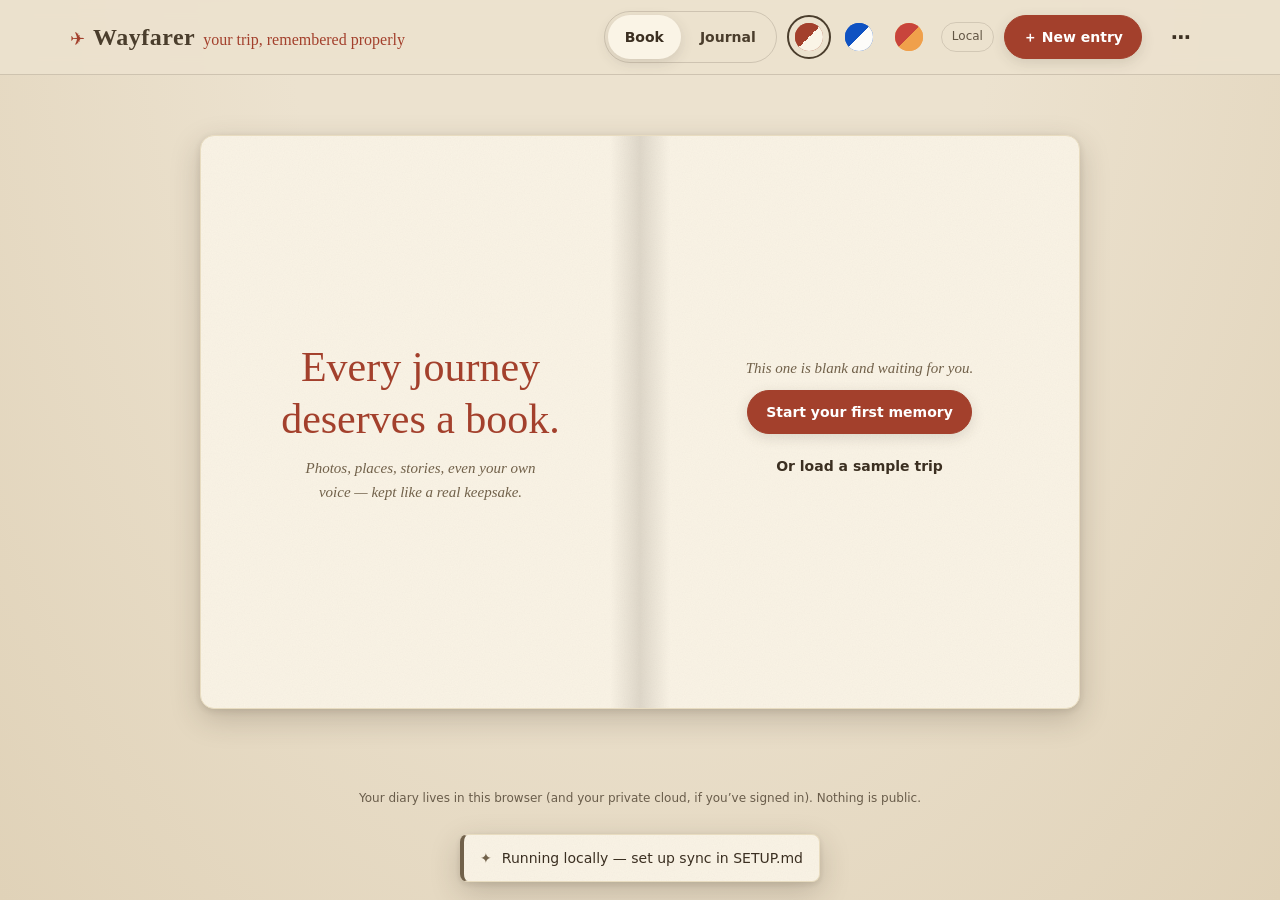
==== index.html @ aaf4e1ce "Wayfarer: offline-first travel diary with page-flip book, voice entries, EXIF capture, Supabase-read" ====
<!DOCTYPE html>
<html lang="en" data-app-theme="passport">
<head>
<meta charset="UTF-8">
<meta name="viewport" content="width=device-width, initial-scale=1.0, viewport-fit=cover">
<meta name="color-scheme" content="light dark">
<title>Wayfarer — Travel Diary</title>
<meta name="description" content="Wayfarer — your private travel diary. Photos, places, stories and voice notes, kept like a real book.">
<!-- PNG first: Safari (macOS/iOS) ignores SVG favicons and would otherwise
     show a blank icon and 404 on /favicon.ico at the github.io root.
     SVG-capable browsers prefer the later, type-matched SVG link. -->
<link rel="icon" type="image/png" sizes="32x32" href="[data-uri]">
<link rel="icon" type="image/svg+xml" href="data:image/svg+xml,%3Csvg%20xmlns='http://www.w3.org/2000/svg'%20viewBox='0%200%20100%20100'%3E%3Ctext%20y='0.9em'%20font-size='90'%3E%F0%9F%93%96%3C/text%3E%3C/svg%3E">
<link rel="stylesheet" href="./css/base.css">
<link rel="stylesheet" href="./css/app.css">
<link rel="stylesheet" href="./css/book.css">
<link rel="stylesheet" href="./css/voice.css">
<link rel="stylesheet" href="./css/journal.css">
</head>
<body>

<noscript>
  <div class="noscript-note paper">
    <h1>Wayfarer</h1>
    <p>This travel diary needs JavaScript to open. Please enable it and reload.</p>
  </div>
</noscript>

<!-- Landing / login gate. auth.js shows or hides this; hidden entirely in local mode. -->
<section id="login-gate" hidden aria-label="Sign in to Wayfarer">
  <div class="gate-card paper">
    <p class="script gate-eyebrow">a private travel diary</p>
    <h1 class="gate-title">Wayfarer</h1>
    <p class="gate-lede">This diary is private. Enter your email and we’ll send you a magic link — no password to remember.</p>
    <form class="gate-form" novalidate>
      <label class="visually-hidden" for="login-email">Email address</label>
      <input id="login-email" type="email" name="email" autocomplete="email" inputmode="email"
             placeholder="you@example.com" required>
      <button id="login-send" type="submit" class="btn btn-primary">Send magic link</button>
    </form>
    <p id="login-status" class="gate-status" role="status" aria-live="polite"></p>
  </div>
</section>

<!-- Boot splash: removed by main.js once the diary is open. -->
<div id="boot-splash" role="status" aria-live="polite">
  <span class="script boot-word">Opening your diary…</span>
</div>

<div id="app" hidden>
  <header class="app-header" role="banner">
    <div class="header-inner">
      <div class="brand">
        <span class="brand-mark" aria-hidden="true">✈</span>
        <span class="brand-name">Wayfarer</span>
        <span class="brand-tag script">your trip, remembered properly</span>
      </div>

      <nav class="header-controls" aria-label="Diary controls">
        <div id="view-toggle" class="view-toggle" role="group" aria-label="Switch view">
          <button type="button" class="btn btn-ghost" data-view="book" aria-pressed="true">Book</button>
          <button type="button" class="btn btn-ghost" data-view="journal" aria-pressed="false">Journal</button>
        </div>

        <div id="theme-picker" class="theme-picker" role="group" aria-label="Choose a look">
          <button type="button" class="theme-swatch theme-swatch-passport" data-app-theme="passport"
                  aria-pressed="true" title="Passport"><span class="visually-hidden">Passport theme</span></button>
          <button type="button" class="theme-swatch theme-swatch-minimal" data-app-theme="minimal"
                  aria-pressed="false" title="Minimal"><span class="visually-hidden">Minimal theme</span></button>
          <button type="button" class="theme-swatch theme-swatch-scrapbook" data-app-theme="scrapbook"
                  aria-pressed="false" title="Scrapbook"><span class="visually-hidden">Scrapbook theme</span></button>
        </div>

        <span id="sync-status" class="sync-status" role="status" aria-live="polite"></span>

        <button type="button" id="btn-new-entry" class="btn btn-primary">＋ New entry</button>

        <details class="header-more">
          <summary class="btn btn-ghost" aria-label="More actions">⋯</summary>
          <div class="header-more-menu paper">
            <button type="button" id="btn-export-json" class="btn btn-ghost">Save diary (.json)</button>
            <button type="button" id="btn-import-json" class="btn btn-ghost">Load diary…</button>
            <button type="button" id="btn-export-html" class="btn btn-ghost">Export shareable page</button>
            <button type="button" id="btn-load-demo" class="btn btn-ghost">Load demo trip</button>
            <button type="button" id="btn-signout" class="btn btn-ghost" hidden>Sign out</button>
          </div>
        </details>
      </nav>
    </div>
  </header>

  <main class="app-main" role="main">
    <section id="book-root" class="view-root" aria-label="Diary book view"></section>
    <section id="journal-root" class="view-root" aria-label="Diary journal view" hidden></section>
  </main>

  <footer class="app-footer">
    <span id="osm-attribution"></span>
    <span class="footer-note">Your diary lives in this browser (and your private cloud, if you’ve signed in). Nothing is public.</span>
  </footer>
</div>

<!-- Compose modal: the writing desk. Controller lives in js/main.js. -->
<dialog id="compose-modal" class="compose-modal" aria-labelledby="compose-heading">
  <form method="dialog" class="compose-sheet paper" novalidate>
    <header class="compose-header">
      <p class="script compose-eyebrow">dear diary…</p>
      <h2 id="compose-heading">New entry</h2>
    </header>

    <div class="compose-grid">
      <div class="compose-col-photos">
        <div id="compose-photos-drop" class="photos-drop" role="button" tabindex="0"
             aria-label="Add photos: click to choose files, or drag photos here">
          <span class="photos-drop-icon" aria-hidden="true">📷</span>
          <span class="photos-drop-text">Drop photos here<br><small>or click to choose — originals keep their location</small></span>
        </div>
        <input type="file" id="compose-photo-input" accept="image/*" multiple hidden>
        <ul id="compose-photo-list" class="photo-list" aria-label="Photos in this entry" aria-live="polite"></ul>
      </div>

      <div class="compose-col-fields">
        <div class="field">
          <label for="compose-title">Title</label>
          <input id="compose-title" type="text" maxlength="140" placeholder="A perfect day in…" autocomplete="off">
        </div>

        <div class="field-row">
          <div class="field">
            <label for="compose-date">Date</label>
            <input id="compose-date" type="date">
          </div>
          <div class="field field-grow">
            <label for="compose-location">Location</label>
            <input id="compose-location" type="text" maxlength="140" placeholder="Where were you?" autocomplete="off">
            <p id="compose-location-status" class="field-status" aria-live="polite"></p>
          </div>
        </div>

        <div class="field">
          <div class="field-label-row">
            <label for="compose-story">Story</label>
            <button type="button" id="compose-mic-btn" class="btn btn-ghost mic-btn"
                    aria-label="Dictate your story" aria-pressed="false">🎙 Dictate</button>
          </div>
          <textarea id="compose-story" rows="7"
                    placeholder="What do you remember? What did you eat, who were you with, what surprised you…"></textarea>
          <p id="compose-dictation-status" class="field-status" aria-live="polite"></p>
        </div>

        <div class="field">
          <span class="field-label">Voice note</span>
          <div id="compose-voice-root" class="voice-root"></div>
        </div>
      </div>
    </div>

    <footer class="compose-footer">
      <button type="button" id="compose-delete" class="btn btn-danger" hidden>Delete entry</button>
      <span class="compose-footer-spacer"></span>
      <button type="button" id="compose-cancel" class="btn">Cancel</button>
      <button type="button" id="compose-save" class="btn btn-primary">Save entry</button>
    </footer>
  </form>
</dialog>

<!-- Confirm dialog: driven only by util.confirmDialog(). -->
<dialog id="confirm-modal" class="confirm-modal" aria-labelledby="confirm-message">
  <form method="dialog" class="confirm-sheet paper">
    <p id="confirm-message"></p>
    <div class="confirm-actions">
      <button type="button" id="confirm-cancel" class="btn">Cancel</button>
      <button type="button" id="confirm-ok" class="btn btn-primary">OK</button>
    </div>
  </form>
</dialog>

<!-- Toast stack: driven only by util.toast(). -->
<div id="toast-root" class="toast-root" aria-live="polite"></div>

<!-- Hidden import input, wired by exporter.js -->
<input type="file" id="import-json-input" accept="application/json,.json" hidden>

<script type="module" src="./js/main.js"></script>
</body>
</html>
---- css/base.css ----
/* base.css — design tokens, themes, primitives. Architect-owned.
   Two axes on <html>:
     data-app-theme = passport | minimal | scrapbook   (the paper look; paper stays cream)
     data-theme     = light | dark                     (the scene AROUND the book)
   Scene defaults follow prefers-color-scheme; explicit data-theme overrides win. */

/* ---------------- reset ---------------- */
*, *::before, *::after { box-sizing: border-box; }
html, body { margin: 0; padding: 0; }
/* The hidden attribute must always win — author display rules (e.g. .btn's
   inline-flex, #login-gate's flex) would otherwise override the UA stylesheet
   and leave "hidden" elements visible. */
[hidden] { display: none !important; }
img, svg, video, canvas, audio { max-width: 100%; display: block; }
button, input, select, textarea { font: inherit; color: inherit; }

/* ---------------- tokens: shared ---------------- */
:root {
  /* type */
  --font-body: "Iowan Old Style", Palatino, "Palatino Linotype", Georgia, "Times New Roman", serif;
  --font-script: "Snell Roundhand", "Savoye LET", "Apple Chancery", "Segoe Script", cursive;
  --font-ui: system-ui, -apple-system, "Segoe UI", Roboto, sans-serif;

  /* shape & motion */
  --radius: 14px;
  --radius-sm: 8px;
  --dur-1: 160ms;
  --dur-2: 420ms;
  --ease: cubic-bezier(.33, .1, .25, 1);

  /* subtle paper grain: SVG feTurbulence as a repeating data-URI tile */
  --grain: url("data:image/svg+xml,%3Csvg%20xmlns='http://www.w3.org/2000/svg'%20width='140'%20height='140'%3E%3Cfilter%20id='n'%3E%3CfeTurbulence%20type='fractalNoise'%20baseFrequency='0.85'%20numOctaves='2'%20stitchTiles='stitch'/%3E%3CfeColorMatrix%20type='matrix'%20values='0%200%200%200%200.24%200%200%200%200%200.18%200%200%200%200%200.12%200%200%200%200.05%200'/%3E%3C/filter%3E%3Crect%20width='140'%20height='140'%20filter='url(%23n)'/%3E%3C/svg%3E");
}

/* ---------------- tokens: paper themes ---------------- */
/* Default = passport (also set explicitly below for clarity). */
:root, :root[data-app-theme="passport"] {
  --paper: #faf4e6;
  --paper-edge: #e8dcc0;
  --ink: #3b2f21;
  --ink-soft: #71614a;
  --accent: #a3402c;
  --accent-soft: #c97a4a;
  --accent-contrast: #ffffff;
  --tape: rgba(214, 187, 128, 0.55);
  --line: #d8c6a0;
  --stamp: #63755a;
  --shadow: 0 10px 30px rgba(59, 47, 33, 0.22), 0 2px 6px rgba(59, 47, 33, 0.12);
  --shadow-soft: 0 4px 14px rgba(59, 47, 33, 0.14);
  --font-head: var(--font-body);
}

:root[data-app-theme="minimal"] {
  --paper: #fdfcf9;
  --paper-edge: #e9e6df;
  --ink: #1c1a17;
  --ink-soft: #6c675e;
  --accent: #0f52c2;
  --accent-soft: #4589ff;
  --accent-contrast: #ffffff;
  --tape: rgba(200, 205, 214, 0.5);
  --line: #e4e0d8;
  --stamp: #0f52c2;
  --shadow: 0 1px 2px rgba(0, 0, 0, 0.05), 0 12px 30px rgba(0, 0, 0, 0.1);
  --shadow-soft: 0 2px 10px rgba(0, 0, 0, 0.07);
  --font-head: var(--font-ui);
}

:root[data-app-theme="scrapbook"] {
  --paper: #fff8ef;
  --paper-edge: #f3ddc2;
  --ink: #2c2420;
  --ink-soft: #7a6a5c;
  --accent: #c8443c;
  --accent-soft: #f0a04b;
  --accent-contrast: #ffffff;
  --tape: rgba(240, 160, 75, 0.4);
  --line: #f1d9c0;
  --stamp: #4f8a7b;
  --shadow: 0 12px 26px rgba(200, 68, 60, 0.18), 0 3px 8px rgba(60, 40, 30, 0.1);
  --shadow-soft: 0 4px 12px rgba(200, 68, 60, 0.12);
  --font-head: var(--font-body);
}

/* ---------------- tokens: scene (around the book) ---------------- */
/* Light scene: warm linen desk. */
:root {
  --scene-bg: #ece2cf;
  --scene-bg-deep: #e0d2b8;
  --scene-ink: #4a3d2c;
  --scene-line: rgba(74, 61, 44, 0.18);
  --focus-ring: 0 0 0 3px var(--paper), 0 0 0 6px var(--accent);
}

/* Dark scene: deep walnut desk after dark. Paper surfaces stay cream. */
@media (prefers-color-scheme: dark) {
  :root {
    --scene-bg: #241b13;
    --scene-bg-deep: #180f09;
    --scene-ink: #d8c9b2;
    --scene-line: rgba(216, 201, 178, 0.2);
  }
}
:root[data-theme="dark"] {
  --scene-bg: #241b13;
  --scene-bg-deep: #180f09;
  --scene-ink: #d8c9b2;
  --scene-line: rgba(216, 201, 178, 0.2);
}
:root[data-theme="light"] {
  --scene-bg: #ece2cf;
  --scene-bg-deep: #e0d2b8;
  --scene-ink: #4a3d2c;
  --scene-line: rgba(74, 61, 44, 0.18);
}

/* ---------------- base ---------------- */
html { height: 100%; }
body {
  min-height: 100%;
  font-family: var(--font-body);
  font-size: 16px;
  line-height: 1.6;
  color: var(--scene-ink);
  background:
    radial-gradient(ellipse at 50% -10%, var(--scene-bg) 40%, var(--scene-bg-deep) 100%);
  background-attachment: fixed;
  -webkit-font-smoothing: antialiased;
  overflow-x: hidden;
}

a { color: var(--accent); }

h1, h2, h3, h4 { font-family: var(--font-head); line-height: 1.2; margin: 0 0 0.4em; }

/* ---------------- primitives ---------------- */

/* A cream sheet of paper with grain and a soft deckled edge. */
.paper {
  background-color: var(--paper);
  background-image: var(--grain);
  color: var(--ink);
  border: 1px solid var(--paper-edge);
  border-radius: var(--radius);
  box-shadow: var(--shadow);
}

.script {
  font-family: var(--font-script);
  font-weight: 400;
  color: var(--accent);
}

.btn {
  font-family: var(--font-ui);
  font-size: 14px;
  font-weight: 600;
  color: var(--ink);
  background: var(--paper);
  border: 1px solid var(--line);
  border-radius: 999px;
  padding: 10px 18px;
  min-height: 44px;
  min-width: 44px;
  cursor: pointer;
  display: inline-flex;
  align-items: center;
  justify-content: center;
  gap: 8px;
  transition: transform var(--dur-1) var(--ease),
              box-shadow var(--dur-1) var(--ease),
              background-color var(--dur-1) var(--ease),
              border-color var(--dur-1) var(--ease),
              color var(--dur-1) var(--ease);
}
.btn:hover { border-color: var(--accent); color: var(--accent); }
.btn:active { transform: translateY(1px); }

.btn-primary {
  background: var(--accent);
  border-color: var(--accent);
  color: var(--accent-contrast);
  box-shadow: var(--shadow-soft);
}
.btn-primary:hover {
  /* Darken on hover, never lighten: white-on---accent-soft fell to ~2.1:1 in
     the scrapbook theme (#f0a04b) — unreadable at the moment of clicking.
     A slightly deepened accent keeps every theme ≥ its base contrast (AA). */
  background: color-mix(in srgb, var(--accent) 85%, #1c0f08);
  border-color: color-mix(in srgb, var(--accent) 85%, #1c0f08);
  color: var(--accent-contrast);
}

.btn-ghost { background: transparent; border-color: transparent; box-shadow: none; }
.btn-ghost:hover { background: color-mix(in srgb, var(--ink) 7%, transparent); color: var(--ink); }

.btn-danger { background: #8c2b1e; border-color: #8c2b1e; color: #fff; }
.btn-danger:hover { background: #a3402c; border-color: #a3402c; color: #fff; }

.btn[disabled], .btn[aria-disabled="true"] { opacity: 0.5; cursor: not-allowed; }

input[type="text"], input[type="email"], input[type="date"], input[type="search"], textarea, select {
  font-family: var(--font-body);
  font-size: 16px;
  color: var(--ink);
  background: color-mix(in srgb, var(--paper) 60%, #ffffff 40%);
  border: 1px solid var(--line);
  border-radius: var(--radius-sm);
  padding: 10px 12px;
  min-height: 44px;
  width: 100%;
}
textarea { resize: vertical; line-height: 1.6; }
input::placeholder, textarea::placeholder { color: var(--ink-soft); opacity: 0.75; font-style: italic; }

/* ---------------- focus ---------------- */
:focus { outline: none; }
:focus-visible {
  outline: none;
  box-shadow: var(--focus-ring);
  border-radius: var(--radius-sm);
}
.btn:focus-visible { border-radius: 999px; }

/* ---------------- utilities ---------------- */
.visually-hidden {
  position: absolute !important;
  width: 1px; height: 1px;
  margin: -1px; padding: 0; border: 0;
  clip: rect(0 0 0 0); clip-path: inset(50%);
  overflow: hidden; white-space: nowrap;
}

/* ---------------- reduced motion ---------------- */
@media (prefers-reduced-motion: reduce) {
  :root { --dur-1: 0ms; --dur-2: 0ms; }
  *, *::before, *::after {
    animation-duration: 0.01ms !important;
    animation-iteration-count: 1 !important;
    transition-duration: 0.01ms !important;
    scroll-behavior: auto !important;
  }
}
---- css/app.css ----
/* app.css — shell layout: header, gate, compose, confirm, toasts. Architect-owned. */

/* ---------------- boot splash & noscript ---------------- */
#boot-splash {
  min-height: 60vh;
  display: flex;
  align-items: center;
  justify-content: center;
}
.boot-word {
  font-size: clamp(24px, 4vw, 36px);
  color: var(--scene-ink);
  opacity: 0;
  animation: boot-fade var(--dur-2) var(--ease) forwards;
}
@keyframes boot-fade { to { opacity: 1; } }

.noscript-note {
  max-width: 420px;
  margin: 15vh auto;
  padding: 32px;
  text-align: center;
}

/* ---------------- login gate ---------------- */
#login-gate {
  position: fixed;
  inset: 0;
  z-index: 60;
  display: flex;
  align-items: center;
  justify-content: center;
  padding: 24px;
  background: radial-gradient(ellipse at 50% -10%, var(--scene-bg) 40%, var(--scene-bg-deep) 100%);
}
.gate-card {
  max-width: 420px;
  width: 100%;
  padding: 40px 36px 32px;
  text-align: center;
}
.gate-eyebrow { font-size: 22px; margin: 0; }
.gate-title { font-size: 44px; letter-spacing: 0.5px; margin: 0 0 8px; }
.gate-lede { color: var(--ink-soft); font-size: 15px; margin: 0 0 20px; }
.gate-form { display: flex; flex-direction: column; gap: 10px; }
.gate-status { min-height: 1.4em; font-size: 14px; color: var(--ink-soft); font-style: italic; }

/* ---------------- header ---------------- */
.app-header {
  position: sticky;
  top: 0;
  z-index: 40;
  background: color-mix(in srgb, var(--scene-bg) 88%, transparent);
  backdrop-filter: blur(10px);
  border-bottom: 1px solid var(--scene-line);
}
.header-inner {
  max-width: 1180px;
  margin: 0 auto;
  padding: 10px 20px;
  display: flex;
  align-items: center;
  justify-content: space-between;
  gap: 12px;
  flex-wrap: wrap;
}
.brand { display: flex; align-items: baseline; gap: 8px; }
.brand-mark { color: var(--accent); font-size: 18px; }
.brand-name {
  font-family: var(--font-head);
  font-size: 24px;
  font-weight: 700;
  letter-spacing: 0.5px;
  color: var(--scene-ink);
}
.brand-tag { font-size: 16px; }
@media (max-width: 700px) { .brand-tag { display: none; } }

.header-controls {
  display: flex;
  align-items: center;
  gap: 10px;
  flex-wrap: wrap;
}

/* view toggle: segmented control */
.view-toggle {
  display: inline-flex;
  border: 1px solid var(--scene-line);
  border-radius: 999px;
  padding: 3px;
  gap: 2px;
}
.view-toggle .btn { min-height: 44px; padding: 6px 16px; color: var(--scene-ink); }
.view-toggle .btn[aria-pressed="true"] {
  background: var(--paper);
  color: var(--ink);
  box-shadow: var(--shadow-soft);
}

/* theme picker swatches */
.theme-picker { display: inline-flex; gap: 6px; }
.theme-swatch {
  /* 44px hit target; visual swatch is the 28px content box */
  width: 44px;
  height: 44px;
  min-width: 44px;
  min-height: 44px;
  padding: 6px;
  background-clip: content-box;
  border-radius: 50%;
  border: 2px solid transparent;
  cursor: pointer;
}
.theme-swatch[aria-pressed="true"] { border-color: var(--scene-ink); }
.theme-swatch-passport { background-color: #a3402c; background-image: linear-gradient(135deg, #a3402c 50%, #faf4e6 50%); }
.theme-swatch-minimal { background-color: #0f52c2; background-image: linear-gradient(135deg, #0f52c2 50%, #fdfcf9 50%); }
.theme-swatch-scrapbook { background-color: #f0a04b; background-image: linear-gradient(135deg, #c8443c 50%, #f0a04b 50%); }

/* sync status pill */
.sync-status {
  font-family: var(--font-ui);
  font-size: 12px;
  color: var(--scene-ink);
  opacity: 0.85;
  padding: 4px 10px;
  border: 1px solid var(--scene-line);
  border-radius: 999px;
  white-space: nowrap;
}
.sync-status:empty { display: none; }

/* overflow menu */
.header-more { position: relative; }
.header-more summary { list-style: none; font-size: 20px; }
.header-more summary::-webkit-details-marker { display: none; }
.header-more[open] .header-more-menu {
  position: absolute;
  right: 0;
  top: calc(100% + 8px);
  z-index: 45;
  display: flex;
  flex-direction: column;
  align-items: stretch;
  padding: 8px;
  min-width: 230px;
}
.header-more-menu .btn { justify-content: flex-start; border-radius: var(--radius-sm); }

/* ---------------- main ---------------- */
.app-main {
  max-width: 1180px;
  margin: 0 auto;
  padding: 24px 20px 60px;
}
.view-root { min-height: 50vh; }

.app-footer {
  max-width: 1180px;
  margin: 0 auto;
  padding: 20px;
  font-family: var(--font-ui);
  font-size: 12px;
  color: var(--scene-ink);
  opacity: 0.8;
  display: flex;
  flex-direction: column;
  gap: 4px;
  text-align: center;
}
#osm-attribution:empty { display: none; }

/* ---------------- compose modal: the writing desk ---------------- */
.compose-modal {
  border: none;
  background: transparent;
  padding: 16px;
  max-width: min(920px, calc(100vw - 16px));
  width: 100%;
  max-height: calc(100dvh - 32px);
  overflow: visible;
}
.compose-modal::backdrop {
  background: rgba(24, 15, 9, 0.55);
  backdrop-filter: blur(3px);
}
.compose-sheet {
  padding: clamp(20px, 4vw, 40px);
  max-height: calc(100dvh - 64px);
  overflow-y: auto;
  animation: sheet-in var(--dur-2) var(--ease);
}
@keyframes sheet-in {
  from { opacity: 0; transform: translateY(18px) rotate(-0.4deg); }
  to { opacity: 1; transform: none; }
}

.compose-header { margin-bottom: 18px; }
.compose-eyebrow { font-size: 24px; margin: 0; line-height: 1; }
#compose-heading { font-size: 30px; margin: 2px 0 0; }

.compose-grid {
  display: grid;
  grid-template-columns: minmax(220px, 1fr) 1.6fr;
  gap: 28px;
}
@media (max-width: 720px) { .compose-grid { grid-template-columns: 1fr; gap: 18px; } }

/* photo drop */
.photos-drop {
  border: 2px dashed var(--line);
  border-radius: var(--radius);
  padding: 26px 16px;
  text-align: center;
  cursor: pointer;
  color: var(--ink-soft);
  display: flex;
  flex-direction: column;
  gap: 6px;
  align-items: center;
  transition: border-color var(--dur-1) var(--ease), background-color var(--dur-1) var(--ease);
}
.photos-drop:hover, .photos-drop.drag-over {
  border-color: var(--accent);
  background: color-mix(in srgb, var(--accent) 6%, transparent);
  color: var(--ink);
}
.photos-drop-icon { font-size: 30px; }
.photos-drop-text small { color: var(--ink-soft); }

.photo-list {
  list-style: none;
  margin: 14px 0 0;
  padding: 0;
  display: grid;
  grid-template-columns: repeat(auto-fill, minmax(84px, 1fr));
  gap: 10px;
}
.photo-list li { position: relative; }
.photo-list img {
  width: 100%;
  aspect-ratio: 1 / 1;
  object-fit: cover;
  border: 4px solid #fff;
  border-radius: 3px;
  box-shadow: var(--shadow-soft);
}
.photo-remove {
  /* 28px visual button + an invisible ::before pad = a true 44px hit target.
     (transform: scale() shrinks the hit-test geometry too — the old
     scale(0.64) trick really left a ~28px target.) */
  position: absolute;
  top: -8px;
  right: -8px;
  width: 28px;
  height: 28px;
  border-radius: 50%;
  border: 1px solid var(--line);
  background: var(--paper);
  color: var(--ink);
  font-size: 18px;
  line-height: 1;
  cursor: pointer;
  box-shadow: var(--shadow-soft);
}
.photo-remove::before {
  /* pseudo-element boxes hit-test as part of the button */
  content: "";
  position: absolute;
  inset: -8px;
  border-radius: 50%;
}
.photo-remove:hover { color: var(--accent); border-color: var(--accent); }

/* fields */
.field { margin-bottom: 16px; }
.field label, .field-label {
  display: block;
  font-family: var(--font-ui);
  font-size: 12px;
  font-weight: 600;
  letter-spacing: 0.8px;
  text-transform: uppercase;
  color: var(--ink-soft);
  margin-bottom: 6px;
}
.field-row { display: flex; gap: 14px; flex-wrap: wrap; }
.field-row .field { flex: 1 1 150px; margin-bottom: 16px; }
.field-grow { flex: 2 1 220px; }
.field-status {
  min-height: 1.3em;
  margin: 6px 0 0;
  font-size: 13px;
  font-style: italic;
  color: var(--ink-soft);
}
.field-label-row {
  display: flex;
  align-items: center;
  justify-content: space-between;
  gap: 10px;
}
.field-label-row label { margin-bottom: 6px; }
.mic-btn { font-size: 13px; min-height: 44px; }
.mic-btn[aria-pressed="true"] { color: var(--accent); border-color: var(--accent); }

.voice-root { min-height: 44px; }

.compose-footer {
  display: flex;
  align-items: center;
  gap: 10px;
  margin-top: 10px;
  padding-top: 18px;
  border-top: 1px solid var(--line);
  flex-wrap: wrap;
}
.compose-footer-spacer { flex: 1; }

/* ---------------- confirm modal ---------------- */
.confirm-modal {
  border: none;
  background: transparent;
  padding: 16px;
  max-width: min(420px, calc(100vw - 32px));
  width: 100%;
}
.confirm-modal::backdrop { background: rgba(24, 15, 9, 0.5); }
.confirm-sheet { padding: 26px 24px 20px; }
#confirm-message { margin: 0 0 18px; font-size: 16px; }
.confirm-actions { display: flex; justify-content: flex-end; gap: 10px; }

/* ---------------- toasts ---------------- */
.toast-root {
  position: fixed;
  bottom: max(18px, env(safe-area-inset-bottom));
  left: 50%;
  transform: translateX(-50%);
  z-index: 80;
  display: flex;
  flex-direction: column;
  align-items: center;
  gap: 8px;
  pointer-events: none;
  width: min(440px, calc(100vw - 32px));
}
.toast {
  background: var(--paper);
  background-image: var(--grain);
  color: var(--ink);
  border: 1px solid var(--paper-edge);
  border-left: 4px solid var(--ink-soft);
  border-radius: var(--radius-sm);
  box-shadow: var(--shadow);
  padding: 12px 16px;
  font-family: var(--font-ui);
  font-size: 14px;
  display: flex;
  gap: 10px;
  align-items: baseline;
  max-width: 100%;
  animation: toast-in var(--dur-2) var(--ease);
}
.toast-success { border-left-color: var(--stamp); }
.toast-error { border-left-color: #8c2b1e; }
.toast-warning { border-left-color: var(--accent-soft); }
.toast-icon { color: var(--ink-soft); }
.toast-leaving { opacity: 0; transition: opacity 380ms var(--ease); }
@keyframes toast-in {
  from { opacity: 0; transform: translateY(10px); }
  to { opacity: 1; transform: none; }
}

/* ---------------- small screens ---------------- */
@media (max-width: 520px) {
  .header-inner { padding: 8px 12px; }
  .app-main { padding: 16px 12px 48px; }
  .compose-modal { padding: 8px; max-width: 100vw; }
}
---- css/book.css ----
/* book.css — page-flip scrapbook book. OWNER: Builder 1 (js/book.js).
   Everything renders inside #book-root. Tokens come from base.css.
   The flip is driven by a --flip-angle custom property (degrees, 0 … -180)
   set on each .bk-sheet by book.js; shading on the turning page derives
   from the same property so the shadow moves with the pointer. */

/* ================= scene ================= */

.bk-scene {
  position: relative;
  perspective: 2600px;
  display: flex;
  justify-content: center;
  padding: clamp(8px, 2.5vw, 28px) 0 18px;
  -webkit-user-select: none;
  user-select: none;
}

.bk-book {
  position: relative;
  width: min(940px, 100%);
  aspect-ratio: 1.9 / 1.24;
  transform-style: preserve-3d;
  transition: transform var(--dur-2) var(--ease);
}

/* centered closed book: shift half a page toward the spine */
.bk-book[data-closed="start"] { transform: translateX(-25%); }
.bk-book[data-closed="end"]   { transform: translateX(25%); }

/* deckled stacked-page edges peeking out on each side of the block.
   --stack-left / --stack-right are sheet counts set by book.js. */
.bk-book::before,
.bk-book::after {
  content: "";
  position: absolute;
  top: 5px;
  bottom: 3px;
  width: calc(min(var(--stack-left, 0), 14) * 1.4px);
  left: calc(min(var(--stack-left, 0), 14) * -1.4px);
  border-radius: 8px 0 0 8px;
  background:
    repeating-linear-gradient(to right,
      var(--paper-edge) 0 1px,
      var(--paper) 1px 3px);
  box-shadow: -2px 3px 8px rgba(0, 0, 0, 0.18);
  transition: width var(--dur-2) var(--ease), left var(--dur-2) var(--ease), right var(--dur-2) var(--ease);
}
.bk-book::after {
  width: calc(min(var(--stack-right, 0), 14) * 1.4px);
  left: auto;
  right: calc(min(var(--stack-right, 0), 14) * -1.4px);
  border-radius: 0 8px 8px 0;
  box-shadow: 2px 3px 8px rgba(0, 0, 0, 0.18);
}

/* soft desk shadow under the whole book */
.bk-shadow {
  position: absolute;
  left: 4%;
  right: 4%;
  bottom: -16px;
  height: 26px;
  border-radius: 50%;
  background: radial-gradient(ellipse at 50% 50%, rgba(20, 12, 6, 0.32), transparent 70%);
  filter: blur(6px);
  pointer-events: none;
}

/* ================= sheets & faces ================= */

.bk-sheet {
  position: absolute;
  top: 0;
  left: 50%;
  width: 50%;
  height: 100%;
  transform-origin: 0% 50%;               /* the spine */
  transform-style: preserve-3d;
  transform: rotateY(calc(var(--flip-angle, 0) * 1deg));
  pointer-events: none;                    /* faces re-enable */
}
.bk-sheet.is-turning { filter: drop-shadow(-8px 10px 14px rgba(20, 12, 6, 0.25)); }

.bk-face {
  position: absolute;
  inset: 0;
  overflow: hidden;
  backface-visibility: hidden;
  -webkit-backface-visibility: hidden;
  pointer-events: auto;
  background-color: var(--paper);
  background-image: var(--grain);
  color: var(--ink);
  border: 1px solid var(--paper-edge);
}
.bk-face-front { border-radius: 0 10px 10px 0; border-left: none; }
.bk-face-back  { transform: rotateY(180deg); border-radius: 10px 0 0 10px; border-right: none; }

/* static gutter shading toward the spine */
.bk-face-front::before,
.bk-face-back::before {
  content: "";
  position: absolute;
  inset: 0;
  pointer-events: none;
  background: linear-gradient(to right, rgba(59, 47, 33, 0.16), rgba(59, 47, 33, 0.045) 7%, transparent 14%);
}
.bk-face-back::before {
  background: linear-gradient(to left, rgba(59, 47, 33, 0.16), rgba(59, 47, 33, 0.045) 7%, transparent 14%);
}

/* the MOVING shadow of the turn, driven by --flip-angle:
   front face darkens as the page lifts (0 → -90deg),
   back face starts shaded and clears as it lands (-90 → -180deg). */
.bk-face-front::after,
.bk-face-back::after {
  content: "";
  position: absolute;
  inset: 0;
  pointer-events: none;
  background: linear-gradient(to left, rgba(24, 15, 6, 0.5), rgba(24, 15, 6, 0.12) 55%, transparent);
  opacity: calc(var(--flip-angle, 0) / -240);
}
.bk-face-back::after {
  background: linear-gradient(to right, rgba(24, 15, 6, 0.5), rgba(24, 15, 6, 0.12) 55%, transparent);
  opacity: calc((180 + var(--flip-angle, 0)) / 240);
}

.bk-face-inner {
  position: relative;
  z-index: 1;
  height: 100%;
  display: flex;
  flex-direction: column;
  padding: clamp(14px, 2.6vw, 30px) clamp(14px, 2.8vw, 32px);
}

/* page number in the outer-bottom corner */
.bk-pageno {
  position: absolute;
  bottom: 8px;
  z-index: 2;
  font-family: var(--font-ui);
  font-size: 11px;
  letter-spacing: 1px;
  color: var(--ink-soft);
  pointer-events: none;
}
.bk-face-front .bk-pageno { right: 14px; }
.bk-face-back  .bk-pageno { left: 14px; }

/* ================= cover ================= */

.bk-face-cover {
  --cloth: color-mix(in srgb, var(--accent) 62%, #2e1c12);
  background-color: var(--cloth);
  background-image:
    var(--grain),
    repeating-linear-gradient(45deg, rgba(255, 255, 255, 0.03) 0 2px, transparent 2px 4px),
    radial-gradient(ellipse at 30% 20%, rgba(255, 255, 255, 0.1), transparent 60%);
  color: #f6ead3;
  border-color: color-mix(in srgb, var(--cloth) 70%, #000);
}
.bk-face-cover .bk-face-inner,
.bk-mcover .bk-face-inner {
  align-items: center;
  justify-content: center;
  text-align: center;
  gap: 4px;
  margin: 12px;
  height: calc(100% - 24px);
  border: 2px solid rgba(246, 234, 211, 0.35);
  border-radius: 6px;
  box-shadow: inset 0 0 0 5px transparent, inset 0 0 40px rgba(0, 0, 0, 0.28);
}
.bk-cover-orn { font-size: 20px; letter-spacing: 8px; opacity: 0.75; }
.bk-cover-title {
  font-family: var(--font-script);
  font-weight: 400;
  font-size: clamp(38px, 6.5vw, 68px);
  line-height: 1.15;
  margin: 0;
  color: #f6ead3;
  /* embossed into the cloth */
  text-shadow:
    0 1px 0 rgba(255, 244, 220, 0.28),
    0 -1px 1px rgba(0, 0, 0, 0.55),
    0 3px 8px rgba(0, 0, 0, 0.3);
}
.bk-cover-sub {
  font-family: var(--font-body);
  font-style: italic;
  font-size: clamp(12px, 1.6vw, 16px);
  letter-spacing: 3px;
  text-transform: uppercase;
  opacity: 0.85;
  margin: 6px 0 0;
}
.bk-cover-year {
  margin-top: 14px;
  font-family: var(--font-ui);
  font-size: 11px;
  letter-spacing: 4px;
  opacity: 0.6;
}

/* ================= inside pages: shared chrome ================= */

.bk-eyebrow { font-size: clamp(17px, 2vw, 22px); margin: 0 0 2px; line-height: 1.1; }
.bk-h {
  font-size: clamp(16px, 2.1vw, 24px);
  margin: 0 0 4px;
  overflow-wrap: anywhere;
}
.bk-meta {
  display: flex;
  align-items: baseline;
  gap: 6px;
  flex-wrap: wrap;
  font-family: var(--font-ui);
  font-size: clamp(10.5px, 1.25vw, 12.5px);
  letter-spacing: 0.6px;
  text-transform: uppercase;
  color: var(--ink-soft);
  margin: 0 0 8px;
}
.bk-meta .bk-pin { color: var(--accent); font-size: 1.1em; }
.bk-rule {
  border: none;
  border-top: 1px solid var(--line);
  margin: 6px 0 10px;
}

/* ================= table of contents ================= */

.bk-toc-list {
  list-style: none;
  margin: 4px 0 0;
  padding: 0;
  overflow-y: auto;
  flex: 1;
  min-height: 0;
  scrollbar-width: thin;
  scrollbar-color: var(--line) transparent;
}
.bk-toc-list::-webkit-scrollbar { width: 6px; }
.bk-toc-list::-webkit-scrollbar-thumb { background: var(--line); border-radius: 3px; }

.bk-toc-row {
  display: flex;
  align-items: baseline;
  gap: 8px;
  width: 100%;
  min-height: 44px;
  padding: 6px 4px;
  background: none;
  border: none;
  border-radius: var(--radius-sm);
  cursor: pointer;
  text-align: left;
  font-family: var(--font-body);
  color: var(--ink);
  transition: background-color var(--dur-1) var(--ease);
}
.bk-toc-row:hover { background: color-mix(in srgb, var(--accent) 8%, transparent); }
.bk-toc-title {
  font-size: clamp(13px, 1.6vw, 16px);
  white-space: nowrap;
  overflow: hidden;
  text-overflow: ellipsis;
  max-width: 60%;
}
.bk-toc-sub {
  font-family: var(--font-ui);
  font-size: 10.5px;
  color: var(--ink-soft);
  white-space: nowrap;
  overflow: hidden;
  text-overflow: ellipsis;
}
.bk-toc-dots {
  flex: 1;
  border-bottom: 2px dotted var(--line);
  transform: translateY(-4px);
  min-width: 12px;
}
.bk-toc-page {
  font-family: var(--font-ui);
  font-size: 12px;
  color: var(--accent);
  font-variant-numeric: tabular-nums;
}

/* ================= entry face ================= */

.bk-entry {
  display: flex;
  flex-direction: column;
  height: 100%;
  min-height: 0;
}

.bk-entry-head { flex: 0 0 auto; }

.bk-story {
  flex: 1 1 auto;
  min-height: 0;
  overflow-y: auto;
  padding-right: 6px;
  font-size: clamp(12.5px, 1.5vw, 15px);
  line-height: 1.65;
  scrollbar-width: thin;
  scrollbar-color: var(--line) transparent;
}
.bk-story::-webkit-scrollbar { width: 5px; }
.bk-story::-webkit-scrollbar-thumb { background: var(--line); border-radius: 3px; }
.bk-story p { margin: 0 0 0.8em; }
.bk-story p:first-of-type::first-letter {
  font-family: var(--font-script);
  font-size: 2.9em;
  line-height: 0.8;
  float: left;
  padding: 0.08em 0.12em 0 0;
  color: var(--accent);
}
.bk-story-empty {
  font-style: italic;
  color: var(--ink-soft);
}

.bk-entry-foot {
  flex: 0 0 auto;
  display: flex;
  align-items: center;
  gap: 4px;
  justify-content: flex-end;
  padding-top: 4px;
}
.bk-iconbtn {
  min-width: 44px;
  min-height: 44px;
  padding: 0;
  border: none;
  background: none;
  border-radius: 50%;
  cursor: pointer;
  font-size: 15px;
  color: var(--ink-soft);
  opacity: 0.6;
  transition: opacity var(--dur-1) var(--ease), color var(--dur-1) var(--ease),
              background-color var(--dur-1) var(--ease);
}
.bk-face:hover .bk-iconbtn, .bk-iconbtn:focus-visible { opacity: 1; }
.bk-iconbtn:hover { color: var(--accent); background: color-mix(in srgb, var(--accent) 9%, transparent); }
.bk-iconbtn-delete:hover { color: #8c2b1e; background: rgba(140, 43, 30, 0.09); }

/* keep the action buttons clear of the outer-edge flip hotspot */
.bk-face-front .bk-entry-foot { padding-right: 30px; }

.bk-voice { flex: 0 0 auto; margin: 6px 0 2px; }
.bk-voice:empty { display: none; }

/* ================= photo collage ================= */

.bk-collage {
  position: relative;
  flex: 0 0 auto;
  margin: 2px 0 10px;
}
.bk-snap {
  position: relative;
  margin: 0;
  background: #fff;
  padding: 4% 4% 6%;
  box-shadow: 0 2px 8px rgba(40, 28, 14, 0.28);
  border-radius: 2px;
}
.bk-snap img {
  width: 100%;
  height: 100%;
  object-fit: cover;
  background:
    linear-gradient(110deg, var(--paper-edge) 30%, color-mix(in srgb, var(--paper-edge) 55%, #fff) 50%, var(--paper-edge) 70%);
  background-size: 220% 100%;
  animation: bk-shimmer 1.4s linear infinite;
}
.bk-snap img.is-loaded { animation: none; background: var(--paper-edge); }
@keyframes bk-shimmer { to { background-position-x: -220%; } }
.bk-snap-missing {
  display: flex;
  align-items: center;
  justify-content: center;
  height: 100%;
  font-family: var(--font-ui);
  font-size: 10px;
  color: var(--ink-soft);
  background: var(--paper-edge);
}

/* washi tape strip */
.bk-tape::before {
  content: "";
  position: absolute;
  top: -9px;
  left: 50%;
  width: 44%;
  height: 18px;
  transform: translateX(-50%) rotate(-3deg);
  background: var(--tape);
  background-image: repeating-linear-gradient(90deg, rgba(255,255,255,0.25) 0 3px, transparent 3px 7px);
  box-shadow: 0 1px 2px rgba(40, 28, 14, 0.12);
  z-index: 2;
}

/* black photo corners */
.bk-corners { padding: 5%; background: transparent; box-shadow: none; }
.bk-corners img { box-shadow: 0 2px 8px rgba(40, 28, 14, 0.28); }
.bk-corners::before, .bk-corners::after,
.bk-corners .bk-corner-b::before, .bk-corners .bk-corner-b::after {
  content: "";
  position: absolute;
  width: 16px;
  height: 16px;
  background: var(--ink);
  opacity: 0.82;
  z-index: 2;
}
.bk-corners::before { top: 0; left: 0; clip-path: polygon(0 0, 100% 0, 0 100%); }
.bk-corners::after  { top: 0; right: 0; clip-path: polygon(0 0, 100% 0, 100% 100%); }
.bk-corners .bk-corner-b { position: absolute; inset: 0; pointer-events: none; }
.bk-corners .bk-corner-b::before { bottom: 0; left: 0; top: auto; clip-path: polygon(0 0, 100% 100%, 0 100%); }
.bk-corners .bk-corner-b::after  { bottom: 0; right: 0; top: auto; clip-path: polygon(100% 0, 100% 100%, 0 100%); }

/* --- curated layouts by photo count --- */
.bk-collage[data-n="1"] { display: flex; justify-content: center; }
.bk-collage[data-n="1"] .bk-snap { width: 62%; aspect-ratio: 4 / 3.4; transform: rotate(-1.6deg); }

.bk-collage[data-n="2"] {
  display: grid;
  grid-template-columns: 1fr 1fr;
  gap: 4%;
  padding: 0 2%;
}
.bk-collage[data-n="2"] .bk-snap { aspect-ratio: 1 / 1.02; }
.bk-collage[data-n="2"] .bk-snap:nth-child(1) { transform: rotate(-2.4deg) translateY(2%); }
.bk-collage[data-n="2"] .bk-snap:nth-child(2) { transform: rotate(1.8deg); }

.bk-collage[data-n="3"] {
  display: grid;
  grid-template-columns: 1.6fr 1fr;
  grid-template-rows: 1fr 1fr;
  gap: 5%;
  padding: 0 1%;
}
.bk-collage[data-n="3"] .bk-snap:nth-child(1) { grid-row: 1 / 3; aspect-ratio: auto; transform: rotate(-1.4deg); }
.bk-collage[data-n="3"] .bk-snap:nth-child(2) { transform: rotate(2.2deg); }
.bk-collage[data-n="3"] .bk-snap:nth-child(3) { transform: rotate(-2deg); }

.bk-collage[data-n="4"] {
  display: grid;
  grid-template-columns: 1fr 1fr;
  gap: 5% 4%;
  padding: 0 2%;
}
.bk-collage[data-n="4"] .bk-snap { aspect-ratio: 4 / 3; }
.bk-collage[data-n="4"] .bk-snap:nth-child(1) { transform: rotate(-2deg); }
.bk-collage[data-n="4"] .bk-snap:nth-child(2) { transform: rotate(1.6deg) translateY(3%); }
.bk-collage[data-n="4"] .bk-snap:nth-child(3) { transform: rotate(1.2deg); }
.bk-collage[data-n="4"] .bk-snap:nth-child(4) { transform: rotate(-1.8deg) translateY(-2%); }

/* 5+ : uniform mini-grid */
.bk-collage[data-n="many"] {
  display: grid;
  grid-template-columns: repeat(auto-fill, minmax(64px, 1fr));
  gap: 8px;
}
.bk-collage[data-n="many"] .bk-snap { aspect-ratio: 1 / 1; padding: 4px 4px 6px; }
.bk-collage[data-n="many"] .bk-snap:nth-child(odd)  { transform: rotate(-1.2deg); }
.bk-collage[data-n="many"] .bk-snap:nth-child(even) { transform: rotate(1.2deg); }
.bk-more-count {
  display: flex;
  align-items: center;
  justify-content: center;
  aspect-ratio: 1 / 1;
  font-family: var(--font-ui);
  font-size: 12px;
  color: var(--ink-soft);
  border: 1px dashed var(--line);
  border-radius: 4px;
}

/* postage stamp for photo-less entries */
.bk-stamp {
  align-self: flex-start;
  margin: 2px 0 10px;
  padding: 10px 14px;
  font-family: var(--font-script);
  font-size: 20px;
  color: var(--stamp);
  border: 2px solid var(--stamp);
  border-radius: 4px;
  transform: rotate(-4deg);
  opacity: 0.75;
  /* perforated stamp edge */
  mask: radial-gradient(circle 3px at 3px 3px, transparent 98%, #000) -3px -3px / 9px 9px;
}

/* ================= closing page ================= */

.bk-closing .bk-face-inner {
  align-items: center;
  justify-content: center;
  text-align: center;
  gap: 4px;
}
.bk-closing-script { font-size: clamp(26px, 3.6vw, 40px); margin: 0; }
.bk-closing-note { color: var(--ink-soft); font-style: italic; font-size: clamp(12px, 1.5vw, 15px); margin: 0; }
.bk-closing-orn { color: var(--accent); letter-spacing: 10px; margin-top: 10px; }

/* ================= hotspots, nav, indicator ================= */

.bk-hot {
  /* 12px strip: the story pane's scrollbar sits ≥14px in from the page edge
     (bk-face-inner's minimum right padding), so a 34px band used to swallow
     scrollbar clicks and turn the page under the reader. 12px stays outside
     the scrollbar; the 30px folded-corner ::after below remains the generous
     click/drag target (pseudo-elements hit-test as part of the button). */
  position: absolute;
  top: 0;
  bottom: 0;
  width: 12px;
  z-index: 900;
  border: none;
  background: none;
  padding: 0;
  cursor: grab;
  touch-action: none;
  border-radius: 0 10px 10px 0;
}
.bk-hot-left  { left: 0; border-radius: 10px 0 0 10px; }
.bk-hot-right { right: 0; }
.bk-hot:active { cursor: grabbing; }
/* folded-corner affordance on hover */
.bk-hot::after {
  content: "";
  position: absolute;
  bottom: 0;
  width: 30px;
  height: 30px;
  background: linear-gradient(45deg, rgba(59, 47, 33, 0.18) 50%, transparent 50%);
  opacity: 0;
  transition: opacity var(--dur-1) var(--ease);
}
.bk-hot-right::after { right: 0; transform: scaleX(-1); }
.bk-hot-left::after  { left: 0; }
.bk-hot:hover::after, .bk-hot:focus-visible::after { opacity: 1; }
.bk-hot[disabled] { display: none; }

.bk-nav {
  position: absolute;
  top: 50%;
  transform: translateY(-50%);
  z-index: 950;
  width: 46px;
  height: 46px;
  border-radius: 50%;
  border: 1px solid var(--scene-line);
  background: color-mix(in srgb, var(--scene-bg) 80%, transparent);
  backdrop-filter: blur(4px);
  color: var(--scene-ink);
  font-size: 18px;
  cursor: pointer;
  display: flex;
  align-items: center;
  justify-content: center;
  transition: transform var(--dur-1) var(--ease), color var(--dur-1) var(--ease),
              border-color var(--dur-1) var(--ease), opacity var(--dur-1) var(--ease);
}
.bk-nav:hover { color: var(--accent); border-color: var(--accent); transform: translateY(-50%) scale(1.06); }
.bk-nav[disabled] { opacity: 0.25; cursor: default; pointer-events: none; }
.bk-nav-prev { left: clamp(-10px, -1vw, -4px); }
.bk-nav-next { right: clamp(-10px, -1vw, -4px); }
@media (max-width: 1020px) {
  .bk-nav-prev { left: 4px; }
  .bk-nav-next { right: 4px; }
}

.bk-indicator {
  text-align: center;
  font-family: var(--font-ui);
  font-size: 12px;
  letter-spacing: 1px;
  color: var(--scene-ink);
  opacity: 0.75;
  margin: 14px 0 0;
}

/* ================= empty / error states ================= */

.bk-empty-spread {
  position: relative;
  display: grid;
  grid-template-columns: 1fr 1fr;
  width: min(880px, 100%);
  margin: clamp(12px, 4vh, 40px) auto 0;
  aspect-ratio: 1.9 / 1.24;
  overflow: hidden;
}
.bk-empty-spread::before {  /* center crease */
  content: "";
  position: absolute;
  top: 0;
  bottom: 0;
  left: 50%;
  width: 60px;
  transform: translateX(-50%);
  background: linear-gradient(to right, transparent, rgba(59, 47, 33, 0.14) 50%, transparent);
  pointer-events: none;
}
.bk-empty-half {
  display: flex;
  flex-direction: column;
  align-items: center;
  justify-content: center;
  text-align: center;
  gap: 10px;
  padding: clamp(18px, 4vw, 44px);
}
.bk-empty-script { font-size: clamp(26px, 4vw, 42px); line-height: 1.25; margin: 0; }
.bk-empty-note { color: var(--ink-soft); font-style: italic; font-size: 15px; margin: 0; max-width: 34ch; }
@media (max-width: 719px) {
  .bk-empty-spread { grid-template-columns: 1fr; aspect-ratio: auto; }
  .bk-empty-spread::before { display: none; }
  .bk-empty-half { padding: 28px 20px; }
}

.bk-state-card {
  max-width: 480px;
  margin: 10vh auto 0;
  padding: 36px 32px;
  text-align: center;
}
.bk-state-card p { color: var(--ink-soft); }

/* ================= mobile: single-page flipper ================= */

.bk-mscene {
  width: min(440px, 100%);
  margin: 0 auto;
  -webkit-user-select: none;
  user-select: none;
}
/* positioning + perspective wrapper: the turning leaf lives here so the
   page's own overflow:hidden cannot clip it mid-turn */
.bk-mwrap {
  position: relative;
  perspective: 1900px;
}
.bk-mpage {
  position: relative;
  aspect-ratio: 3 / 4.1;
  overflow: hidden;
  background-color: var(--paper);
  background-image: var(--grain);
  color: var(--ink);
  border: 1px solid var(--paper-edge);
  border-radius: 6px 12px 12px 6px;
  box-shadow: var(--shadow);
  touch-action: pan-y;
}
.bk-mpage > .bk-face-inner { position: absolute; inset: 0; }
.bk-mpage .bk-pageno { right: 14px; left: auto; }

/* cover shown as a single mobile page */
.bk-mpage.bk-mcover {
  background-color: color-mix(in srgb, var(--accent) 62%, #2e1c12);
  color: #f6ead3;
}

/* the temporary turning leaf */
.bk-mflip {
  position: absolute;
  inset: 0;
  z-index: 5;
  transform-origin: 0% 50%;
  transform-style: preserve-3d;
  transform: rotateY(calc(var(--flip-angle, 0) * 1deg));
  pointer-events: none;
}
.bk-mflip .bk-face { border-radius: 6px 12px 12px 6px; }
.bk-mflip .bk-face-back {
  background-color: var(--paper);
  background-image: var(--grain);
}

.bk-mbar {
  display: flex;
  align-items: center;
  justify-content: center;
  gap: 14px;
  margin-top: 14px;
}
.bk-mbar .bk-nav { position: static; transform: none; }
.bk-mbar .bk-nav:hover { transform: scale(1.06); }
.bk-mbar .bk-indicator { margin: 0; min-width: 90px; }

/* mobile entry face paddings breathe a little more */
@media (max-width: 719px) {
  .bk-face-inner { padding: 18px 16px 26px; }
  .bk-story { font-size: 14px; }
  .bk-collage[data-n="1"] .bk-snap { width: 74%; }
}

/* ================= reduced motion ================= */
@media (prefers-reduced-motion: reduce) {
  .bk-book, .bk-book::before, .bk-book::after { transition: none; }
  .bk-snap img { animation: none; }
}
---- css/voice.css ----
/* voice.css — dictation mic, voice-note recorder, ticket-stub player.
   OWNER: Builder 3. Uses base.css tokens; the only literal colors are the
   recording-red pair, matching base.css's .btn-danger reds (recording
   indicators stay red in every paper theme, like the danger button). */

.voice-root,
.vr,
.mic-btn,
.vp {
  --rec: #8c2b1e;        /* same red family as base.css .btn-danger */
  --rec-soft: #a3402c;
}
.voice-root,
.vr,
.vp {
  font-family: var(--font-ui);
}

/* ============================ dictation ============================ */

.mic-btn.mic-live {
  color: var(--accent-contrast);
  background: var(--rec);
  border-color: var(--rec);
  animation: mic-pulse 1.6s var(--ease) infinite;
}
.mic-btn.mic-live:hover {
  color: var(--accent-contrast);
  background: var(--rec-soft);
  border-color: var(--rec-soft);
}

@keyframes mic-pulse {
  0%   { box-shadow: 0 0 0 0 color-mix(in srgb, var(--rec, #8c2b1e) 45%, transparent); }
  70%  { box-shadow: 0 0 0 9px transparent; }
  100% { box-shadow: 0 0 0 0 transparent; }
}

@media (prefers-reduced-motion: reduce) {
  .mic-btn.mic-live { animation: none; }
}

.dictation-state { font-weight: 600; color: var(--ink-soft); }
.dictation-ghost {
  font-family: var(--font-body);
  font-style: italic;
  color: var(--ink-soft);
  opacity: 0.85;
}

/* ============================ recorder ============================ */

.vr { display: grid; gap: 6px; }

.vr-record-btn { align-self: start; justify-self: start; }
.vr-dot {
  width: 10px; height: 10px;
  border-radius: 50%;
  background: var(--rec);
  flex: none;
}

.vr-hint {
  margin: 0;
  font-size: 13px;
  font-family: var(--font-body);
  font-style: italic;
  color: var(--ink-soft);
}

/* problem / loading states */
.vr-msg {
  display: flex;
  flex-wrap: wrap;
  align-items: center;
  gap: 10px 14px;
  padding: 10px 14px;
  border: 1px dashed var(--line);
  border-radius: var(--radius-sm);
  background: color-mix(in srgb, var(--paper) 70%, transparent);
}
.vr-msg-text {
  margin: 0;
  font-size: 14px;
  font-family: var(--font-body);
  color: var(--ink-soft);
}

/* live recording row */
.vr-live {
  display: flex;
  flex-wrap: wrap;
  align-items: center;
  gap: 12px 16px;
  padding: 10px 14px;
  border: 1px solid var(--line);
  border-radius: var(--radius-sm);
  background: color-mix(in srgb, var(--rec) 6%, var(--paper));
}

.vr-rec-badge {
  display: inline-flex;
  align-items: center;
  gap: 8px;
  font-size: 12px;
  font-weight: 700;
  letter-spacing: 0.08em;
  text-transform: uppercase;
  color: var(--rec);
}
.vr-reddot {
  width: 10px; height: 10px;
  border-radius: 50%;
  background: var(--rec);
  animation: vr-blink 1.4s var(--ease) infinite;
}
@keyframes vr-blink {
  0%, 100% { opacity: 1; }
  50%      { opacity: 0.35; }
}
@media (prefers-reduced-motion: reduce) {
  .vr-reddot { animation: none; }
}

.vr-time {
  font-variant-numeric: tabular-nums;
  font-weight: 600;
  color: var(--ink);
  min-width: 44px;
}

/* level dots — height driven by JS (transform: scaleY) from the mic signal */
.vr-dots {
  display: inline-flex;
  align-items: center;
  gap: 4px;
  height: 24px;
  flex: 1 1 60px;
  min-width: 60px;
}
.vr-level-dot {
  width: 5px;
  height: 22px;
  border-radius: 3px;
  background: var(--rec-soft);
  transform: scaleY(0.2);
  transform-origin: center;
  will-change: transform;
}
/* fallback when WebAudio is unavailable: gentle CSS pulse */
.vr-dots--pulse .vr-level-dot {
  animation: vr-wave 1.1s ease-in-out calc(var(--i) * 0.12s) infinite alternate;
}
@keyframes vr-wave {
  from { transform: scaleY(0.2); }
  to   { transform: scaleY(0.95); }
}
/* reduced motion: steady mid-height dots, no movement */
.vr-dots--still .vr-level-dot { transform: scaleY(0.5); }

/* preview */
.vr-preview { display: grid; gap: 8px; }
.vr-actions { display: flex; gap: 8px; flex-wrap: wrap; }
.vr-actions .btn { font-size: 13px; }

/* ======================= ticket-stub player ======================= */

.vp {
  position: relative;
  display: flex;
  align-items: center;
  gap: 12px;
  max-width: 360px;
  padding: 10px 18px 10px 12px;
  background-color: var(--paper);
  background-image: var(--grain);
  color: var(--ink);
  border: 1px solid var(--paper-edge);
  border-radius: var(--radius-sm);
  box-shadow: var(--shadow-soft);
}

/* ticket perforation: a dashed rule between the stub (play) and the body */
.vp::before {
  content: "";
  position: absolute;
  top: 6px; bottom: 6px;
  left: 62px;
  border-left: 2px dashed var(--line);
  pointer-events: none;
}

.vp-play {
  flex: none;
  width: 44px;
  height: 44px;
  display: inline-flex;
  align-items: center;
  justify-content: center;
  border: 1px solid var(--accent);
  border-radius: 50%;
  background: var(--accent);
  color: var(--accent-contrast);
  cursor: pointer;
  transition: background-color var(--dur-1) var(--ease),
              transform var(--dur-1) var(--ease);
}
.vp-play:hover { background: var(--accent-soft); border-color: var(--accent-soft); }
.vp-play:active { transform: scale(0.96); }
.vp-play:focus-visible { box-shadow: var(--focus-ring); border-radius: 50%; }
.vp-play svg { width: 16px; height: 16px; }

.vp-body {
  flex: 1 1 auto;
  min-width: 0;
  display: grid;
  gap: 4px;
}

.vp-time {
  display: flex;
  gap: 4px;
  font-size: 12px;
  font-variant-numeric: tabular-nums;
  color: var(--ink-soft);
}
.vp-cur { color: var(--ink); font-weight: 600; }

/* seek bar — themed range input, 44px hit area via padding-box trick */
.vp-seek {
  -webkit-appearance: none;
  appearance: none;
  width: 100%;
  height: 32px;
  margin: 0;
  padding: 0;
  background: transparent;
  cursor: pointer;
}
.vp-seek[disabled] { cursor: default; opacity: 0.5; }

.vp-seek::-webkit-slider-runnable-track {
  height: 6px;
  border-radius: 3px;
  background: var(--line);
}
.vp-seek::-webkit-slider-thumb {
  -webkit-appearance: none;
  appearance: none;
  width: 18px; height: 18px;
  margin-top: -6px;
  border-radius: 50%;
  border: 2px solid var(--paper);
  background: var(--accent);
  box-shadow: var(--shadow-soft);
}
.vp-seek::-moz-range-track {
  height: 6px;
  border-radius: 3px;
  background: var(--line);
}
.vp-seek::-moz-range-progress {
  height: 6px;
  border-radius: 3px;
  background: var(--accent-soft);
}
.vp-seek::-moz-range-thumb {
  width: 16px; height: 16px;
  border: 2px solid var(--paper);
  border-radius: 50%;
  background: var(--accent);
}
.vp-seek:focus-visible {
  outline: none;
  box-shadow: var(--focus-ring);
  border-radius: 6px;
}

.vp-error {
  margin: 0;
  font-size: 13px;
  font-family: var(--font-body);
  font-style: italic;
  color: var(--ink-soft);
}
---- css/journal.css ----
/* journal.css — the editorial chapter-stack journal view. OWNER: Builder 5.
   Everything rendered by js/journal.js into #journal-root. Uses only tokens
   from base.css; motion durations come from --dur-* (zeroed under reduced
   motion by base.css). */

#journal-root {
  padding: 24px 16px 96px;
}

.jr-wrap {
  max-width: 980px;
  margin: 0 auto;
  display: flex;
  flex-direction: column;
  gap: 28px;
}

/* ---------------- loading / error / empty states ---------------- */

.jr-state {
  max-width: 620px;
  margin: 8vh auto 0;
  padding: 44px 36px;
  text-align: center;
}
.jr-state-head { font-size: 26px; }
.jr-state-text { color: var(--ink-soft); line-height: 1.65; margin: 0 0 20px; }

.jr-spinner {
  display: inline-block;
  width: 18px;
  height: 18px;
  margin-bottom: 14px;
  border-radius: 50%;
  border: 2px solid var(--line);
  border-top-color: var(--accent);
  animation: jr-spin 0.8s linear infinite;
}
@keyframes jr-spin { to { transform: rotate(360deg); } }
@media (prefers-reduced-motion: reduce) {
  .jr-spinner { animation: none; border-top-color: var(--line); }
}

.jr-empty-eyebrow { font-size: 26px; margin: 0 0 4px; }
.jr-empty-actions {
  display: flex;
  gap: 12px;
  justify-content: center;
  flex-wrap: wrap;
}

/* ---------------- heading ---------------- */

.jr-head { text-align: center; margin-top: 12px; }
.jr-head-eyebrow {
  font-size: 26px;
  margin: 0 0 2px;
}
.jr-head-title {
  font-size: clamp(30px, 5vw, 42px);
  color: var(--scene-ink);
  letter-spacing: 0.4px;
  margin: 0;
}

/* ---------------- stats row ---------------- */

.jr-stats {
  display: flex;
  gap: 14px;
  flex-wrap: wrap;
  justify-content: center;
}
.jr-stat {
  background-color: var(--paper);
  background-image: var(--grain);
  color: var(--ink);
  border: 1px solid var(--paper-edge);
  border-radius: var(--radius-sm);
  box-shadow: var(--shadow-soft);
  padding: 10px 20px;
  min-width: 104px;
  text-align: center;
}
.jr-stat b {
  display: block;
  font-size: 22px;
  font-family: var(--font-head);
  color: var(--accent);
  line-height: 1.2;
}
.jr-stat span {
  font-family: var(--font-ui);
  font-size: 11px;
  color: var(--ink-soft);
  text-transform: uppercase;
  letter-spacing: 0.6px;
}

/* ---------------- overview map ---------------- */

.jr-map {
  margin: 0;
  padding: 10px 10px 4px;
  overflow: hidden;
}
.jr-map svg { display: block; width: 100%; height: auto; }
.jr-map .wm-frame { stroke: var(--line); }
.jr-map .wm-grid { stroke: var(--line); stroke-width: 1; opacity: 0.7; }
.jr-map .wm-equator {
  stroke: var(--ink-soft);
  stroke-width: 1;
  stroke-dasharray: 4 3;
  opacity: 0.55;
}
.jr-map .wm-pin { cursor: pointer; }
.jr-map .wm-pin circle {
  fill: var(--accent);
  stroke: var(--paper);
  stroke-width: 2;
  transition: fill var(--dur-1) var(--ease);
}
.jr-map .wm-pin:hover circle,
.jr-map .wm-pin:focus-visible circle { fill: var(--accent-soft); }
.jr-map .wm-pin:focus-visible { outline: none; }
.jr-map .wm-pin:focus-visible circle { stroke: var(--ink); stroke-width: 3; }
.jr-map .wm-label {
  font-family: var(--font-ui);
  font-size: 12px;
  fill: var(--ink);
  pointer-events: none;
}
.jr-map .wm-num {
  font-family: var(--font-ui);
  font-size: 9px;
  font-weight: 700;
  fill: var(--accent-contrast);
  pointer-events: none;
}
.jr-map-caption {
  text-align: center;
  font-size: 12px;
  font-style: italic;
  color: var(--ink-soft);
  padding: 8px 0 10px;
}
/* invisible touch target around each pin (r=32 in viewBox units) — must never
   pick up the pin's fill/hover/focus paint. Kept last so it wins the tie with
   the hover/focus circle rules above. */
.jr-map .wm-pin circle.wm-hit,
.jr-map .wm-pin:hover circle.wm-hit,
.jr-map .wm-pin:focus-visible circle.wm-hit {
  fill: transparent;
  stroke: none;
}
/* Small screens: don't let the whole world shrink to nothing — keep the map
   at a usable minimum width and let it pan inside its own container (the page
   itself never scrolls horizontally). */
@media (max-width: 760px) {
  .jr-map { overflow-x: auto; -webkit-overflow-scrolling: touch; }
  .jr-map svg { min-width: 700px; }
}

/* ---------------- chapters ---------------- */

.jr-chapters {
  display: flex;
  flex-direction: column;
  gap: 48px;
  margin-top: 14px;
}

.jr-chapter {
  overflow: hidden;
  padding: 0;
}

/* hero band */
.jr-hero {
  position: relative;
  height: 320px;
  overflow: hidden;
  background: linear-gradient(135deg, var(--paper-edge), var(--paper));
}
.jr-hero-img {
  width: 100%;
  height: 100%;
  object-fit: cover;
}
.jr-hero-overlay {
  position: absolute;
  inset: 0;
  display: flex;
  flex-direction: column;
  justify-content: flex-end;
  padding: 26px 32px;
  background: linear-gradient(180deg, rgba(20, 12, 4, 0) 38%, rgba(20, 12, 4, 0.68) 100%);
  pointer-events: none;
}
.jr-hero-eyebrow {
  font-family: var(--font-ui);
  font-size: 11px;
  letter-spacing: 2px;
  text-transform: uppercase;
  color: rgba(255, 250, 240, 0.85);
  margin: 0 0 4px;
}
.jr-hero-place {
  font-size: clamp(24px, 4vw, 34px);
  color: #fffdf7;
  margin: 0;
  line-height: 1.12;
  text-shadow: 0 2px 12px rgba(0, 0, 0, 0.5);
}
.jr-hero-sub {
  color: rgba(255, 250, 240, 0.92);
  font-size: 13.5px;
  font-style: italic;
  letter-spacing: 0.3px;
  margin: 6px 0 0;
}

/* hero variant when the entry has no photo: quiet cream card */
.jr-hero.jr-no-photo { height: 200px; }
.jr-hero.jr-no-photo .jr-hero-overlay {
  background: none;
  justify-content: center;
  align-items: center;
  text-align: center;
}
.jr-hero.jr-no-photo .jr-hero-eyebrow { color: var(--ink-soft); }
.jr-hero.jr-no-photo .jr-hero-place { color: var(--ink); text-shadow: none; }
.jr-hero.jr-no-photo .jr-hero-sub { color: var(--ink-soft); }

.jr-hero.jr-photo-missing .jr-hero-img { visibility: hidden; }

.jr-edit {
  position: absolute;
  top: 14px;
  right: 14px;
  min-width: 44px;
  min-height: 44px;
  padding: 8px 18px;
  font-family: var(--font-ui);
  font-size: 13px;
  font-weight: 600;
  color: #fffdf7;
  background: rgba(20, 12, 4, 0.44);
  border: 1px solid rgba(255, 250, 240, 0.5);
  border-radius: 999px;
  cursor: pointer;
  backdrop-filter: blur(3px);
  transition: background-color var(--dur-1) var(--ease);
}
.jr-edit:hover { background: rgba(20, 12, 4, 0.66); }
.jr-hero.jr-no-photo .jr-edit {
  color: var(--ink);
  background: var(--paper);
  border-color: var(--line);
}
.jr-hero.jr-no-photo .jr-edit:hover { border-color: var(--accent); color: var(--accent); background: var(--paper); }

/* chapter body */
.jr-body {
  display: grid;
  grid-template-columns: 1.4fr 1fr;
  gap: 40px;
  padding: 32px 36px 36px;
}

.jr-narrative {
  line-height: 1.8;
  font-size: 16px;
}
.jr-narrative p { margin: 0 0 1em; }
.jr-narrative p:last-child { margin-bottom: 0; }
.jr-dropcap > p:first-child::first-letter {
  font-family: var(--font-head);
  font-size: 2.7em;
  float: left;
  line-height: 0.78;
  padding: 5px 8px 0 0;
  color: var(--accent);
}
.jr-unwritten {
  color: var(--ink-soft);
  font-style: italic;
}
.jr-source {
  font-size: 11.5px;
  font-style: italic;
  color: var(--ink-soft);
  margin: 14px 0 0;
}

.jr-note, .jr-voice {
  margin-top: 24px;
  padding-top: 18px;
  border-top: 1px solid var(--line);
}
.jr-note-label {
  font-size: 21px;
  margin: 0 0 6px;
}
.jr-story {
  font-style: italic;
  line-height: 1.75;
  font-size: 15px;
}
.jr-story p { margin: 0 0 0.9em; }
.jr-story p:last-child { margin-bottom: 0; }

/* side column */
.jr-side {
  display: flex;
  flex-direction: column;
  gap: 20px;
  min-width: 0;
}

.jr-minimap {
  display: flex;
  align-items: center;
  justify-content: center;
  gap: 12px;
  padding: 14px 16px;
  border: 1.5px dashed var(--line);
  border-radius: var(--radius-sm);
  background: color-mix(in srgb, var(--paper) 70%, var(--paper-edge) 30%);
}
.jr-minimap-pin {
  width: 13px;
  height: 13px;
  flex: none;
  background: var(--accent);
  border-radius: 50% 50% 50% 0;
  transform: rotate(-45deg);
}
.jr-minimap-coords {
  font-family: var(--font-ui);
  font-size: 12.5px;
  color: var(--ink-soft);
  letter-spacing: 0.3px;
}

/* photo strip */
.jr-strip {
  display: grid;
  grid-template-columns: repeat(auto-fill, minmax(96px, 1fr));
  gap: 10px;
}
.jr-thumb {
  padding: 0;
  border: none;
  background: var(--paper-edge);
  border-radius: 6px;
  cursor: pointer;
  overflow: hidden;
  aspect-ratio: 1 / 1;
  min-width: 44px;
  min-height: 44px;
  box-shadow: 0 2px 6px rgba(0, 0, 0, 0.14);
  transition: transform var(--dur-1) var(--ease);
}
.jr-thumb img {
  width: 100%;
  height: 100%;
  object-fit: cover;
}
.jr-thumb:hover { transform: scale(1.04); }
.jr-thumb.jr-photo-missing img { visibility: hidden; }

/* the scrapbook look tilts snapshots like taped-in prints */
:root[data-app-theme="scrapbook"] .jr-thumb {
  border: 5px solid #fff;
  border-radius: 2px;
}
:root[data-app-theme="scrapbook"] .jr-thumb:nth-child(3n + 1) { transform: rotate(-2.5deg); }
:root[data-app-theme="scrapbook"] .jr-thumb:nth-child(3n + 2) { transform: rotate(1.5deg); }
:root[data-app-theme="scrapbook"] .jr-thumb:nth-child(3n) { transform: rotate(-1deg); }
:root[data-app-theme="scrapbook"] .jr-thumb:hover { transform: scale(1.05) rotate(0deg); }

/* ---------------- lightbox ---------------- */

.jr-lightbox {
  position: fixed;
  inset: 0;
  z-index: 90;
  display: flex;
  align-items: center;
  justify-content: center;
  gap: 10px;
  padding: 28px;
  background: rgba(12, 8, 4, 0.88);
}
.jr-lightbox[hidden] { display: none; }

.jr-lb-fig {
  margin: 0;
  max-width: min(92vw, 1100px);
  text-align: center;
}
.jr-lb-img {
  max-width: 100%;
  max-height: 78vh;
  margin: 0 auto;
  border-radius: 8px;
  background: rgba(255, 255, 255, 0.06);
  box-shadow: 0 12px 44px rgba(0, 0, 0, 0.55);
}
.jr-lb-cap {
  color: #f3ead9;
  font-size: 13.5px;
  font-style: italic;
  margin-top: 12px;
}

.jr-lb-close,
.jr-lb-nav {
  flex: none;
  width: 48px;
  height: 48px;
  display: flex;
  align-items: center;
  justify-content: center;
  font-family: var(--font-ui);
  font-size: 26px;
  line-height: 1;
  color: #f3ead9;
  background: rgba(255, 250, 240, 0.1);
  border: 1px solid rgba(255, 250, 240, 0.35);
  border-radius: 50%;
  cursor: pointer;
  transition: background-color var(--dur-1) var(--ease);
}
.jr-lb-close:hover, .jr-lb-nav:hover { background: rgba(255, 250, 240, 0.24); }
.jr-lb-close:focus-visible, .jr-lb-nav:focus-visible {
  outline: none;
  box-shadow: 0 0 0 3px rgba(12, 8, 4, 1), 0 0 0 6px #f3ead9;
}
.jr-lb-close {
  position: absolute;
  top: 20px;
  right: 22px;
}

/* ---------------- responsive ---------------- */

@media (max-width: 760px) {
  .jr-body {
    grid-template-columns: 1fr;
    gap: 26px;
    padding: 24px 20px 28px;
  }
  .jr-hero { height: 230px; }
  .jr-lightbox { padding: 14px; gap: 6px; }
  .jr-lb-close { top: 10px; right: 10px; }
}
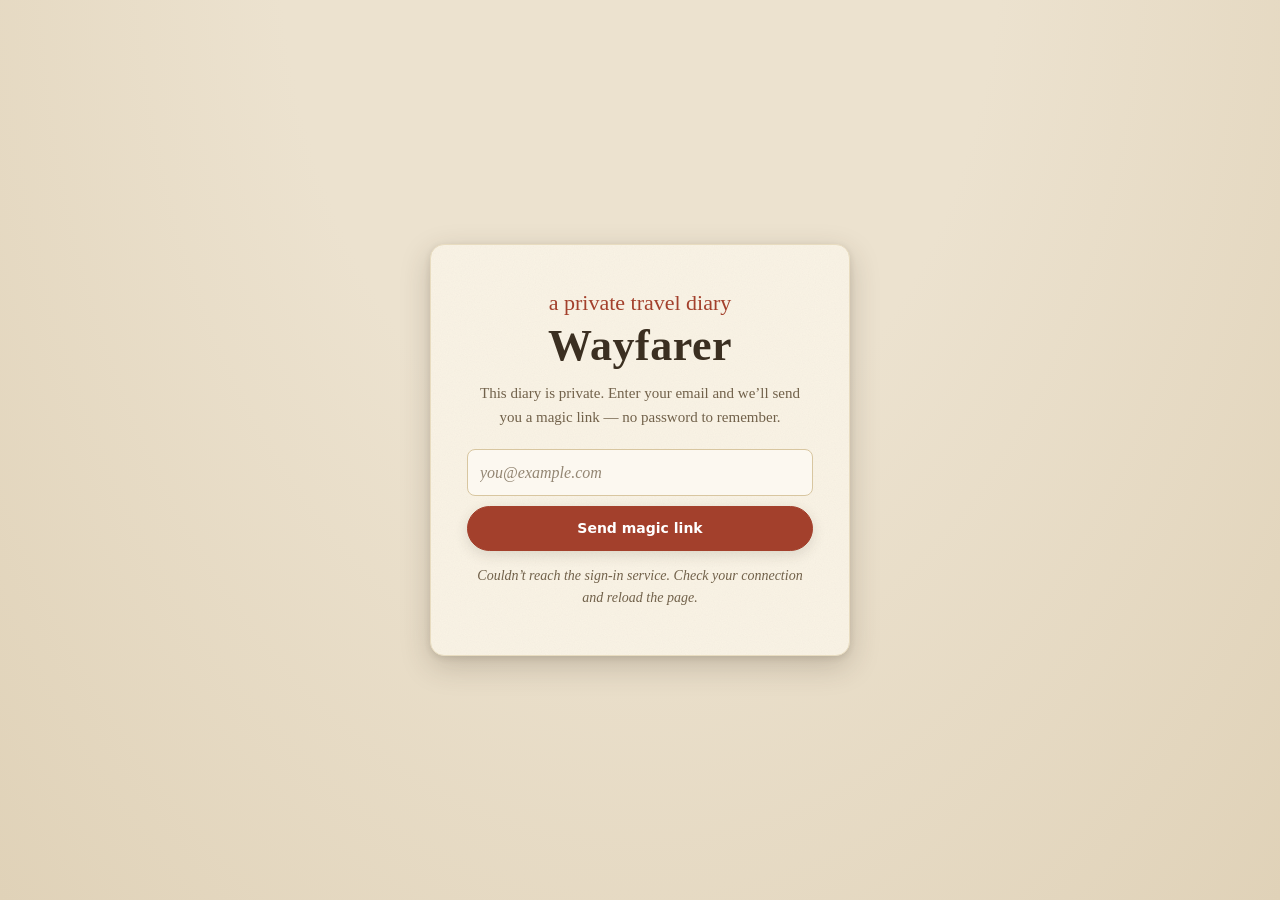
==== commit 4946b8e6: "Auth gate: Google sign-in above email/password; Journal before Book in view toggle - js/auth.js: Con" ====
--- a/index.html
+++ b/index.html
@@ -16,6 +16,7 @@
 <link rel="stylesheet" href="./css/book.css">
 <link rel="stylesheet" href="./css/voice.css">
 <link rel="stylesheet" href="./css/journal.css">
+<link rel="stylesheet" href="./css/share.css">
 </head>
 <body>
 
@@ -58,8 +59,8 @@
 
       <nav class="header-controls" aria-label="Diary controls">
         <div id="view-toggle" class="view-toggle" role="group" aria-label="Switch view">
+          <button type="button" class="btn btn-ghost" data-view="journal" aria-pressed="false">Journal</button>
           <button type="button" class="btn btn-ghost" data-view="book" aria-pressed="true">Book</button>
-          <button type="button" class="btn btn-ghost" data-view="journal" aria-pressed="false">Journal</button>
         </div>
 
         <div id="theme-picker" class="theme-picker" role="group" aria-label="Choose a look">
@@ -175,6 +176,29 @@
   </form>
 </dialog>
 
+<!-- Share modal: a diary page pressed into a shareable card. Driven by js/sharecard.js. -->
+<dialog id="share-modal" class="share-modal" aria-labelledby="share-heading">
+  <div class="share-sheet paper">
+    <button type="button" id="share-close" class="share-close" aria-label="Close share view">×</button>
+    <header class="share-header">
+      <p class="script share-eyebrow">worth showing off</p>
+      <h2 id="share-heading">Share this page</h2>
+      <p id="share-entry-line" class="share-entry-line"></p>
+    </header>
+    <div id="share-format" class="share-format" role="group" aria-label="Card shape">
+      <button type="button" class="btn btn-ghost" data-format="story" aria-pressed="true">Story 9:16</button>
+      <button type="button" class="btn btn-ghost" data-format="square" aria-pressed="false">Square 1:1</button>
+    </div>
+    <div id="share-preview" class="share-preview" data-format="story"></div>
+    <p id="share-status" class="share-status visually-hidden" role="status" aria-live="polite"></p>
+    <footer class="share-actions">
+      <p id="share-hint" class="share-hint" hidden>Download, then post from your phone.</p>
+      <button type="button" id="share-download" class="btn">Download PNG</button>
+      <button type="button" id="share-native" class="btn btn-primary">Share</button>
+    </footer>
+  </div>
+</dialog>
+
 <!-- Toast stack: driven only by util.toast(). -->
 <div id="toast-root" class="toast-root" aria-live="polite"></div>
 
--- a/css/book.css
+++ b/css/book.css
@@ -346,12 +346,14 @@
   border-radius: 50%;
   cursor: pointer;
   font-size: 15px;
+  /* Full-opacity --ink-soft on --paper is ~5.4:1; the old resting
+     opacity: 0.6 dropped the glyphs to ~2.4:1 — below WCAG AA — and touch
+     devices never see the hover state that restored them. */
   color: var(--ink-soft);
-  opacity: 0.6;
-  transition: opacity var(--dur-1) var(--ease), color var(--dur-1) var(--ease),
+  transition: color var(--dur-1) var(--ease),
               background-color var(--dur-1) var(--ease);
 }
-.bk-face:hover .bk-iconbtn, .bk-iconbtn:focus-visible { opacity: 1; }
+.bk-face:hover .bk-iconbtn, .bk-iconbtn:focus-visible { color: var(--ink); }
 .bk-iconbtn:hover { color: var(--accent); background: color-mix(in srgb, var(--accent) 9%, transparent); }
 .bk-iconbtn-delete:hover { color: #8c2b1e; background: rgba(140, 43, 30, 0.09); }
 
@@ -361,25 +363,43 @@
 .bk-voice { flex: 0 0 auto; margin: 6px 0 2px; }
 .bk-voice:empty { display: none; }
 
-/* ================= photo collage ================= */
+/* ================= photo collage =================
+   Orientation-aware frames (2026-07-12): book.js stamps each .bk-snap with
+   data-orient="portrait|landscape|square" from the stored blob {w,h}
+   (aspect = w/h; portrait < 0.85, landscape > 1.18, else square) and the
+   collage with data-mix = the orient initials in display order ("pl", "lls"…).
+   The photo AREA takes the class frame — portrait 3/4, landscape 4/3,
+   square 1/1 — so cover-cropping trims like a real print, never a butcher.
+   Prints are sized by a --snap-h HEIGHT in cqw (1cqw = 1% of the collage's
+   width; the collage is an inline-size container) so every layout's total
+   height is deterministic and can never push the title/story off the face. */
 
 .bk-collage {
   position: relative;
   flex: 0 0 auto;
   margin: 2px 0 10px;
+  container-type: inline-size;
 }
 .bk-snap {
+  --frame: 1 / 1;                          /* photo-area aspect, per data-orient */
   position: relative;
   margin: 0;
   background: #fff;
-  padding: 4% 4% 6%;
+  padding: 1.6cqw 1.6cqw 2.6cqw;           /* polaroid chrome, uniform per collage */
   box-shadow: 0 2px 8px rgba(40, 28, 14, 0.28);
   border-radius: 2px;
 }
+.bk-snap[data-orient="portrait"]  { --frame: 3 / 4; }
+.bk-snap[data-orient="landscape"] { --frame: 4 / 3; }
+.bk-snap img,
+.bk-snap .bk-snap-missing {
+  display: block;
+  height: var(--snap-h, 30cqw);
+  width: auto;
+  aspect-ratio: var(--frame);
+  object-fit: cover;                       /* tiny in-frame trims only — never stretch/letterbox */
+}
 .bk-snap img {
-  width: 100%;
-  height: 100%;
-  object-fit: cover;
   background:
     linear-gradient(110deg, var(--paper-edge) 30%, color-mix(in srgb, var(--paper-edge) 55%, #fff) 50%, var(--paper-edge) 70%);
   background-size: 220% 100%;
@@ -387,11 +407,12 @@
 }
 .bk-snap img.is-loaded { animation: none; background: var(--paper-edge); }
 @keyframes bk-shimmer { to { background-position-x: -220%; } }
-.bk-snap-missing {
-  display: flex;
-  align-items: center;
-  justify-content: center;
-  height: 100%;
+.bk-snap .bk-snap-missing {
+  display: flex;
+  align-items: center;
+  justify-content: center;
+  overflow: hidden;
+  text-align: center;
   font-family: var(--font-ui);
   font-size: 10px;
   color: var(--ink-soft);
@@ -414,7 +435,7 @@
 }
 
 /* black photo corners */
-.bk-corners { padding: 5%; background: transparent; box-shadow: none; }
+.bk-corners { padding: 1.8cqw; background: transparent; box-shadow: none; }
 .bk-corners img { box-shadow: 0 2px 8px rgba(40, 28, 14, 0.28); }
 .bk-corners::before, .bk-corners::after,
 .bk-corners .bk-corner-b::before, .bk-corners .bk-corner-b::after {
@@ -432,56 +453,93 @@
 .bk-corners .bk-corner-b::before { bottom: 0; left: 0; top: auto; clip-path: polygon(0 0, 100% 100%, 0 100%); }
 .bk-corners .bk-corner-b::after  { bottom: 0; right: 0; top: auto; clip-path: polygon(100% 0, 100% 100%, 0 100%); }
 
-/* --- curated layouts by photo count --- */
+/* --- curated layouts by photo count & mix --- */
+
+/* n=1 hero: the frame follows the photo — landscape wider + lower,
+   portrait narrower + taller, square in between */
 .bk-collage[data-n="1"] { display: flex; justify-content: center; }
-.bk-collage[data-n="1"] .bk-snap { width: 62%; aspect-ratio: 4 / 3.4; transform: rotate(-1.6deg); }
-
+.bk-collage[data-n="1"] .bk-snap {
+  --snap-h: 40cqw;
+  padding: 2.2cqw 2.2cqw 3.4cqw;
+  transform: rotate(-1.6deg);
+}
+.bk-collage[data-n="1"] .bk-snap[data-orient="portrait"]  { --snap-h: 46cqw; }
+.bk-collage[data-n="1"] .bk-snap[data-orient="landscape"] { --snap-h: 35cqw; }
+
+/* n=2 default: two prints side by side (like-shaped pairs sit as twins) */
 .bk-collage[data-n="2"] {
-  display: grid;
-  grid-template-columns: 1fr 1fr;
-  gap: 4%;
-  padding: 0 2%;
-}
-.bk-collage[data-n="2"] .bk-snap { aspect-ratio: 1 / 1.02; }
-.bk-collage[data-n="2"] .bk-snap:nth-child(1) { transform: rotate(-2.4deg) translateY(2%); }
-.bk-collage[data-n="2"] .bk-snap:nth-child(2) { transform: rotate(1.8deg); }
-
+  display: flex;
+  justify-content: center;
+  align-items: flex-start;
+  gap: 3cqw;
+}
+.bk-collage[data-n="2"] .bk-snap { --snap-h: 31cqw; }
+.bk-collage[data-n="2"] .bk-snap[data-orient="portrait"]  { --snap-h: 35cqw; }
+.bk-collage[data-n="2"] .bk-snap[data-orient="landscape"] { --snap-h: 27cqw; }
+.bk-collage[data-n="2"] .bk-snap:nth-child(1) { transform: rotate(-2.4deg); }
+.bk-collage[data-n="2"] .bk-snap:nth-child(2) { transform: rotate(1.8deg); margin-top: 2cqw; }
+
+/* n=2, two landscapes: stacked with a slipped offset */
+.bk-collage[data-n="2"][data-mix="ll"] {
+  flex-direction: column;
+  align-items: flex-start;
+  gap: 0;
+}
+.bk-collage[data-n="2"][data-mix="ll"] .bk-snap { --snap-h: 24cqw; }
+.bk-collage[data-n="2"][data-mix="ll"] .bk-snap:nth-child(1) { margin-left: 10cqw; }
+.bk-collage[data-n="2"][data-mix="ll"] .bk-snap:nth-child(2) { margin: -5cqw 0 0 28cqw; }
+
+/* n=2, mixed pair: the second print overlaps, pinned lower — scrapbook style */
+.bk-collage[data-n="2"][data-mix]:not([data-mix="pp"], [data-mix="ss"], [data-mix="ll"]) .bk-snap:nth-child(2) {
+  margin: 6cqw 0 0 -6cqw;
+}
+
+/* n=3: one corner-mounted anchor print, two smaller prints on the right */
 .bk-collage[data-n="3"] {
   display: grid;
-  grid-template-columns: 1.6fr 1fr;
-  grid-template-rows: 1fr 1fr;
-  gap: 5%;
-  padding: 0 1%;
-}
-.bk-collage[data-n="3"] .bk-snap:nth-child(1) { grid-row: 1 / 3; aspect-ratio: auto; transform: rotate(-1.4deg); }
+  grid-template-columns: auto auto;
+  grid-template-rows: auto auto;
+  justify-content: center;
+  justify-items: center; /* default (stretch) widens a narrow print to its column, breaking the uniform chrome */
+  align-items: center;
+  gap: 2cqw 3cqw;
+}
+.bk-collage[data-n="3"] .bk-snap { --snap-h: 19cqw; }
+.bk-collage[data-n="3"] .bk-snap:nth-child(1) { grid-row: 1 / 3; --snap-h: 33cqw; transform: rotate(-1.4deg); }
 .bk-collage[data-n="3"] .bk-snap:nth-child(2) { transform: rotate(2.2deg); }
 .bk-collage[data-n="3"] .bk-snap:nth-child(3) { transform: rotate(-2deg); }
 
+/* n=4: loose 2×2, every print at its natural shape */
 .bk-collage[data-n="4"] {
   display: grid;
-  grid-template-columns: 1fr 1fr;
-  gap: 5% 4%;
-  padding: 0 2%;
-}
-.bk-collage[data-n="4"] .bk-snap { aspect-ratio: 4 / 3; }
+  grid-template-columns: auto auto;
+  justify-content: center;
+  justify-items: center; /* see n=3 — mixed columns must not stretch the polaroid figure */
+  align-items: center;
+  gap: 2.5cqw 3cqw;
+}
+.bk-collage[data-n="4"] .bk-snap { --snap-h: 20cqw; }
 .bk-collage[data-n="4"] .bk-snap:nth-child(1) { transform: rotate(-2deg); }
-.bk-collage[data-n="4"] .bk-snap:nth-child(2) { transform: rotate(1.6deg) translateY(3%); }
+.bk-collage[data-n="4"] .bk-snap:nth-child(2) { transform: rotate(1.6deg) translateY(1cqw); }
 .bk-collage[data-n="4"] .bk-snap:nth-child(3) { transform: rotate(1.2deg); }
-.bk-collage[data-n="4"] .bk-snap:nth-child(4) { transform: rotate(-1.8deg) translateY(-2%); }
-
-/* 5+ : uniform mini-grid */
+.bk-collage[data-n="4"] .bk-snap:nth-child(4) { transform: rotate(-1.8deg) translateY(-1cqw); }
+
+/* 5+ : mini prints at one shared height, natural widths, masonry-ish rows */
 .bk-collage[data-n="many"] {
-  display: grid;
-  grid-template-columns: repeat(auto-fill, minmax(64px, 1fr));
-  gap: 8px;
-}
-.bk-collage[data-n="many"] .bk-snap { aspect-ratio: 1 / 1; padding: 4px 4px 6px; }
+  display: flex;
+  flex-wrap: wrap;
+  justify-content: center;
+  align-items: center;
+  gap: 2cqw;
+}
+.bk-collage[data-n="many"] .bk-snap { --snap-h: 15cqw; padding: 1cqw 1cqw 1.8cqw; }
 .bk-collage[data-n="many"] .bk-snap:nth-child(odd)  { transform: rotate(-1.2deg); }
 .bk-collage[data-n="many"] .bk-snap:nth-child(even) { transform: rotate(1.2deg); }
 .bk-more-count {
   display: flex;
   align-items: center;
   justify-content: center;
+  height: 17.8cqw;              /* a square mini print incl. its chrome */
   aspect-ratio: 1 / 1;
   font-family: var(--font-ui);
   font-size: 12px;
@@ -709,7 +767,10 @@
 @media (max-width: 719px) {
   .bk-face-inner { padding: 18px 16px 26px; }
   .bk-story { font-size: 14px; }
-  .bk-collage[data-n="1"] .bk-snap { width: 74%; }
+  /* single mobile page is a touch taller (3/4.1) — let the hero breathe */
+  .bk-collage[data-n="1"] .bk-snap { --snap-h: 46cqw; }
+  .bk-collage[data-n="1"] .bk-snap[data-orient="portrait"]  { --snap-h: 52cqw; }
+  .bk-collage[data-n="1"] .bk-snap[data-orient="landscape"] { --snap-h: 40cqw; }
 }
 
 /* ================= reduced motion ================= */
--- a/css/journal.css
+++ b/css/journal.css
@@ -245,14 +245,16 @@
   font-size: 13px;
   font-weight: 600;
   color: #fffdf7;
-  background: rgba(20, 12, 4, 0.44);
+  /* 0.62 scrim keeps the near-white label ≥4.5:1 (WCAG AA) even when it
+     composites over a pure-white hero photo; the old 0.44 fell to ~3:1. */
+  background: rgba(20, 12, 4, 0.62);
   border: 1px solid rgba(255, 250, 240, 0.5);
   border-radius: 999px;
   cursor: pointer;
   backdrop-filter: blur(3px);
   transition: background-color var(--dur-1) var(--ease);
 }
-.jr-edit:hover { background: rgba(20, 12, 4, 0.66); }
+.jr-edit:hover { background: rgba(20, 12, 4, 0.78); }
 .jr-hero.jr-no-photo .jr-edit {
   color: var(--ink);
   background: var(--paper);
@@ -343,25 +345,38 @@
   letter-spacing: 0.3px;
 }
 
-/* photo strip */
+/* photo strip — a filmstrip: fixed row height, each frame's width follows
+   its photo's orientation (data-orient set by js/journal.js from the stored
+   blob w/h — portrait 3/4, landscape 4/3, square 1/1), so prints are barely
+   cropped instead of square center-crops. Scrolls sideways within the strip
+   when wide; the vertical padding leaves room for the hover lift and the
+   scrapbook tilt, which the scroll container would otherwise clip. */
 .jr-strip {
-  display: grid;
-  grid-template-columns: repeat(auto-fill, minmax(96px, 1fr));
+  display: flex;
   gap: 10px;
+  overflow-x: auto;
+  -webkit-overflow-scrolling: touch;
+  scrollbar-width: thin;
+  padding: 6px 2px;
 }
 .jr-thumb {
+  flex: none;
+  height: 108px;
+  aspect-ratio: 1 / 1; /* square fallback until the photo record loads */
   padding: 0;
   border: none;
   background: var(--paper-edge);
   border-radius: 6px;
   cursor: pointer;
   overflow: hidden;
-  aspect-ratio: 1 / 1;
   min-width: 44px;
   min-height: 44px;
   box-shadow: 0 2px 6px rgba(0, 0, 0, 0.14);
   transition: transform var(--dur-1) var(--ease);
 }
+.jr-thumb[data-orient="portrait"] { aspect-ratio: 3 / 4; }
+.jr-thumb[data-orient="landscape"] { aspect-ratio: 4 / 3; }
+.jr-thumb[data-orient="square"] { aspect-ratio: 1 / 1; }
 .jr-thumb img {
   width: 100%;
   height: 100%;
@@ -379,6 +394,134 @@
 :root[data-app-theme="scrapbook"] .jr-thumb:nth-child(3n + 2) { transform: rotate(1.5deg); }
 :root[data-app-theme="scrapbook"] .jr-thumb:nth-child(3n) { transform: rotate(-1deg); }
 :root[data-app-theme="scrapbook"] .jr-thumb:hover { transform: scale(1.05) rotate(0deg); }
+
+/* ---------------- collage chapters (photo-only entries) ----------------
+   Rendered by js/journal.js when an entry has photos but no story text: the
+   editorial header treatment on cream paper, then one full-width collage
+   (js/collage.js renders into .jr-co-mount), then a footer with the style
+   switcher chip and the coords card. */
+
+.jr-co-head {
+  position: relative; /* anchors the absolute .jr-actions pill cluster */
+  padding: 24px clamp(16px, 3.5vw, 32px) 18px;
+  /* keep the title clear of the share + edit pills */
+  padding-right: clamp(140px, 22vw, 190px);
+  border-bottom: 1px dashed var(--line);
+}
+.jr-co-eyebrow {
+  font-family: var(--font-ui);
+  font-size: 11px;
+  letter-spacing: 2px;
+  text-transform: uppercase;
+  color: var(--ink-soft);
+  margin: 0 0 4px;
+}
+.jr-co-title {
+  font-size: clamp(24px, 4vw, 34px);
+  color: var(--ink);
+  line-height: 1.12;
+  margin: 0;
+  overflow-wrap: anywhere;
+}
+.jr-co-sub {
+  color: var(--ink-soft);
+  font-size: 13.5px;
+  font-style: italic;
+  letter-spacing: 0.3px;
+  margin: 6px 0 0;
+}
+/* pills sit on paper here, not on a photo scrim — reuse the quiet variant */
+.jr-co-head .jr-edit {
+  color: var(--ink);
+  background: var(--paper);
+  border-color: var(--line);
+  backdrop-filter: none;
+}
+.jr-co-head .jr-edit:hover {
+  border-color: var(--accent);
+  color: var(--accent);
+  background: var(--paper);
+}
+
+/* the collage itself */
+.jr-co-area {
+  padding: clamp(14px, 3vw, 26px) clamp(12px, 3vw, 28px);
+  min-height: 160px;
+}
+.jr-co-mount { width: 100%; }
+.jr-co-state {
+  margin: 0;
+  padding: 44px 16px;
+  text-align: center;
+  color: var(--ink-soft);
+  font-style: italic;
+}
+
+/* fallback grid if the collage engine is unavailable — reuses the filmstrip
+   frame look but flows as a responsive grid */
+.jr-co-fallback {
+  display: grid;
+  grid-template-columns: repeat(auto-fill, minmax(min(150px, 100%), 1fr));
+  gap: 12px;
+}
+.jr-co-fallback .jr-thumb {
+  width: 100%;
+  height: auto;
+}
+
+/* footer: style chip + coords card */
+.jr-co-foot {
+  display: flex;
+  align-items: center;
+  justify-content: space-between;
+  gap: 12px;
+  flex-wrap: wrap;
+  padding: 0 clamp(16px, 3.5vw, 32px) 22px;
+}
+.jr-co-style {
+  display: inline-flex;
+  align-items: center;
+  gap: 8px;
+  min-width: 44px;
+  min-height: 44px;
+  padding: 8px 18px;
+  font-family: var(--font-ui);
+  font-size: 13px;
+  color: var(--ink-soft);
+  background: color-mix(in srgb, var(--paper) 70%, var(--paper-edge) 30%);
+  border: 1.5px dashed var(--line);
+  border-radius: 999px;
+  cursor: pointer;
+  transition: color var(--dur-1) var(--ease), border-color var(--dur-1) var(--ease);
+}
+.jr-co-style:hover:not(:disabled) { color: var(--accent); border-color: var(--accent); }
+.jr-co-style:hover:not(:disabled) .jr-co-style-label b { color: var(--accent); }
+.jr-co-style:focus-visible { border-radius: 999px; }
+.jr-co-style:disabled { cursor: default; opacity: 0.55; }
+.jr-co-style-mark { color: var(--accent); font-size: 14px; }
+.jr-co-style-label b {
+  font-weight: 600;
+  color: var(--ink);
+  transition: color var(--dur-1) var(--ease);
+}
+.jr-co-foot .jr-minimap { padding: 9px 14px; }
+
+/* voice note under a collage chapter */
+.jr-co-voice {
+  margin: 0 clamp(16px, 3.5vw, 32px);
+  padding: 16px 0 22px;
+  border-top: 1px solid var(--line);
+}
+
+/* narrow screens: pills flow under the sub line instead of overlapping */
+@media (max-width: 560px) {
+  .jr-co-head { padding-right: clamp(16px, 3.5vw, 32px); }
+  .jr-co-head .jr-actions {
+    position: static;
+    margin-top: 12px;
+  }
+  .jr-co-foot { justify-content: center; }
+}
 
 /* ---------------- lightbox ---------------- */
 
--- a/css/share.css
+++ b/css/share.css
@@ -0,0 +1,188 @@
+/* share.css — share-card modal, preview, format toggle, and the journal-hero
+   action cluster. OWNER: share-ui builder. Tokens from base.css only. */
+
+/* ---------------- modal shell (same visual language as .compose-modal) --- */
+.share-modal {
+  border: none;
+  background: transparent;
+  padding: 16px;
+  max-width: min(560px, calc(100vw - 16px));
+  width: 100%;
+  max-height: calc(100dvh - 32px);
+  overflow: visible;
+}
+.share-modal::backdrop {
+  background: rgba(24, 15, 9, 0.55);
+  backdrop-filter: blur(3px);
+}
+.share-sheet {
+  position: relative;
+  padding: clamp(20px, 4vw, 32px);
+  max-height: calc(100dvh - 64px);
+  overflow-y: auto;
+  animation: share-sheet-in var(--dur-2) var(--ease);
+}
+@keyframes share-sheet-in {
+  from { opacity: 0; transform: translateY(18px) rotate(0.4deg); }
+  to { opacity: 1; transform: none; }
+}
+
+.share-header { margin-bottom: 14px; padding-right: 48px; }
+.share-eyebrow { font-size: 22px; margin: 0; line-height: 1; }
+#share-heading { font-size: 26px; margin: 2px 0 0; }
+.share-entry-line {
+  margin: 4px 0 0;
+  font-size: 14px;
+  font-style: italic;
+  color: var(--ink-soft);
+}
+.share-entry-line:empty { display: none; }
+
+.share-close {
+  position: absolute;
+  top: 10px;
+  right: 10px;
+  min-width: 44px;
+  min-height: 44px;
+  padding: 0;
+  border: none;
+  background: none;
+  border-radius: 50%;
+  font-size: 22px;
+  line-height: 1;
+  color: var(--ink-soft);
+  cursor: pointer;
+  transition: color var(--dur-1) var(--ease), background-color var(--dur-1) var(--ease);
+}
+.share-close:hover {
+  color: var(--accent);
+  background: color-mix(in srgb, var(--accent) 9%, transparent);
+}
+
+/* ---------------- format toggle (segmented, like #view-toggle) ---------- */
+.share-format {
+  display: inline-flex;
+  border: 1px solid var(--line);
+  border-radius: 999px;
+  padding: 3px;
+  gap: 2px;
+  margin-bottom: 14px;
+}
+.share-format .btn { min-height: 44px; padding: 6px 16px; }
+.share-format .btn[aria-pressed="true"] {
+  background: var(--accent);
+  border-color: var(--accent);
+  color: var(--accent-contrast);
+  box-shadow: var(--shadow-soft);
+}
+
+/* ---------------- preview well ---------------- */
+.share-preview {
+  display: flex;
+  align-items: center;
+  justify-content: center;
+  min-height: 220px;
+  padding: 14px;
+  background: color-mix(in srgb, var(--ink) 6%, var(--paper));
+  border: 1px solid var(--line);
+  border-radius: var(--radius-sm);
+}
+.share-preview-img {
+  width: auto;
+  height: auto;
+  max-width: 100%;
+  max-height: min(52vh, 460px); /* scaled to fit, ratio preserved */
+  border-radius: 3px;
+  box-shadow: var(--shadow-soft);
+}
+
+/* paper-textured skeleton while the card renders */
+.share-skeleton {
+  width: min(100%, 230px);
+  aspect-ratio: 9 / 16;
+  display: flex;
+  flex-direction: column;
+  align-items: center;
+  justify-content: center;
+  gap: 10px;
+  text-align: center;
+  padding: 12px;
+  border-radius: 6px;
+  box-shadow: var(--shadow-soft);
+  animation: share-breathe 1.6s var(--ease) infinite alternate;
+}
+.share-preview[data-format="square"] .share-skeleton {
+  width: min(100%, 300px);
+  aspect-ratio: 1 / 1;
+}
+.share-skel-orn {
+  color: var(--ink-soft);
+  opacity: 0.55;
+  font-size: 12px;
+  letter-spacing: 0.45em;
+  margin-left: 0.45em; /* optically recentre the letterspaced ornament */
+}
+.share-skel-word { font-size: 21px; margin: 0; }
+@keyframes share-breathe {
+  from { opacity: 0.72; }
+  to { opacity: 1; }
+}
+@media (prefers-reduced-motion: reduce) {
+  .share-skeleton { animation: none; }
+}
+
+/* render-failure state inside the well */
+.share-error {
+  display: flex;
+  flex-direction: column;
+  align-items: center;
+  gap: 12px;
+  text-align: center;
+  padding: 20px 8px;
+}
+.share-error-text { margin: 0; color: var(--ink); font-size: 15px; }
+
+/* ---------------- actions ---------------- */
+.share-status { margin: 0; } /* visually-hidden live region; kept in flow-safe form */
+.share-actions {
+  display: flex;
+  align-items: center;
+  justify-content: flex-end;
+  gap: 10px;
+  margin-top: 16px;
+  padding-top: 14px;
+  border-top: 1px solid var(--line);
+  flex-wrap: wrap;
+}
+.share-hint {
+  margin: 0 auto 0 0; /* sits quietly to the left of the buttons */
+  font-family: var(--font-ui);
+  font-size: 13px;
+  font-style: italic;
+  color: var(--ink-soft);
+}
+
+/* ---------------- journal hero action cluster ----------------
+   journal.js groups its Edit pill and the new Share pill in .jr-actions so
+   they sit side by side; journal.css's absolute top/right on .jr-edit is
+   neutralised inside the cluster (this sheet loads after journal.css). */
+.jr-actions {
+  position: absolute;
+  top: 14px;
+  right: 14px;
+  display: flex;
+  align-items: center;
+  gap: 8px;
+}
+.jr-actions .jr-edit {
+  position: static;
+  top: auto;
+  right: auto;
+}
+.jr-share { font-size: 16px; padding: 8px 14px; }
+
+/* ---------------- small screens ---------------- */
+@media (max-width: 520px) {
+  .share-modal { padding: 8px; max-width: 100vw; }
+  .share-preview-img { max-height: 46vh; }
+}
